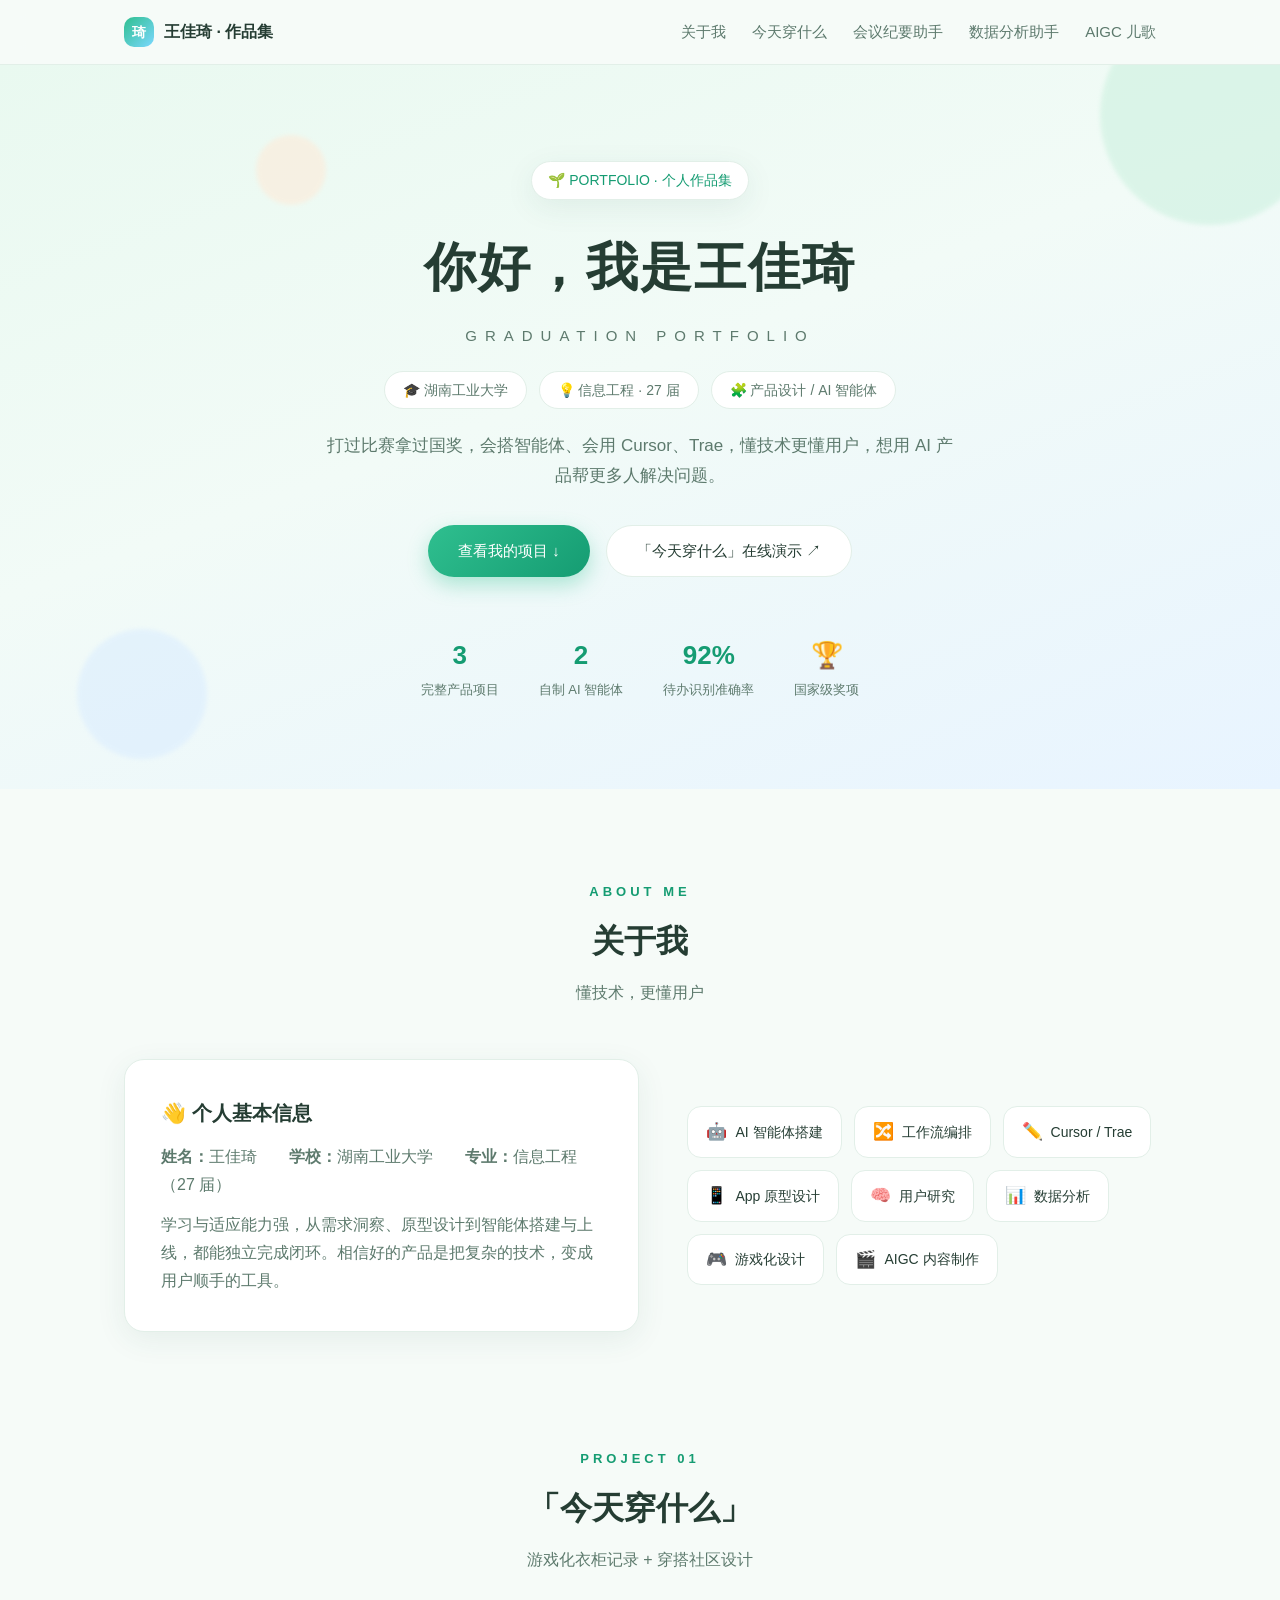
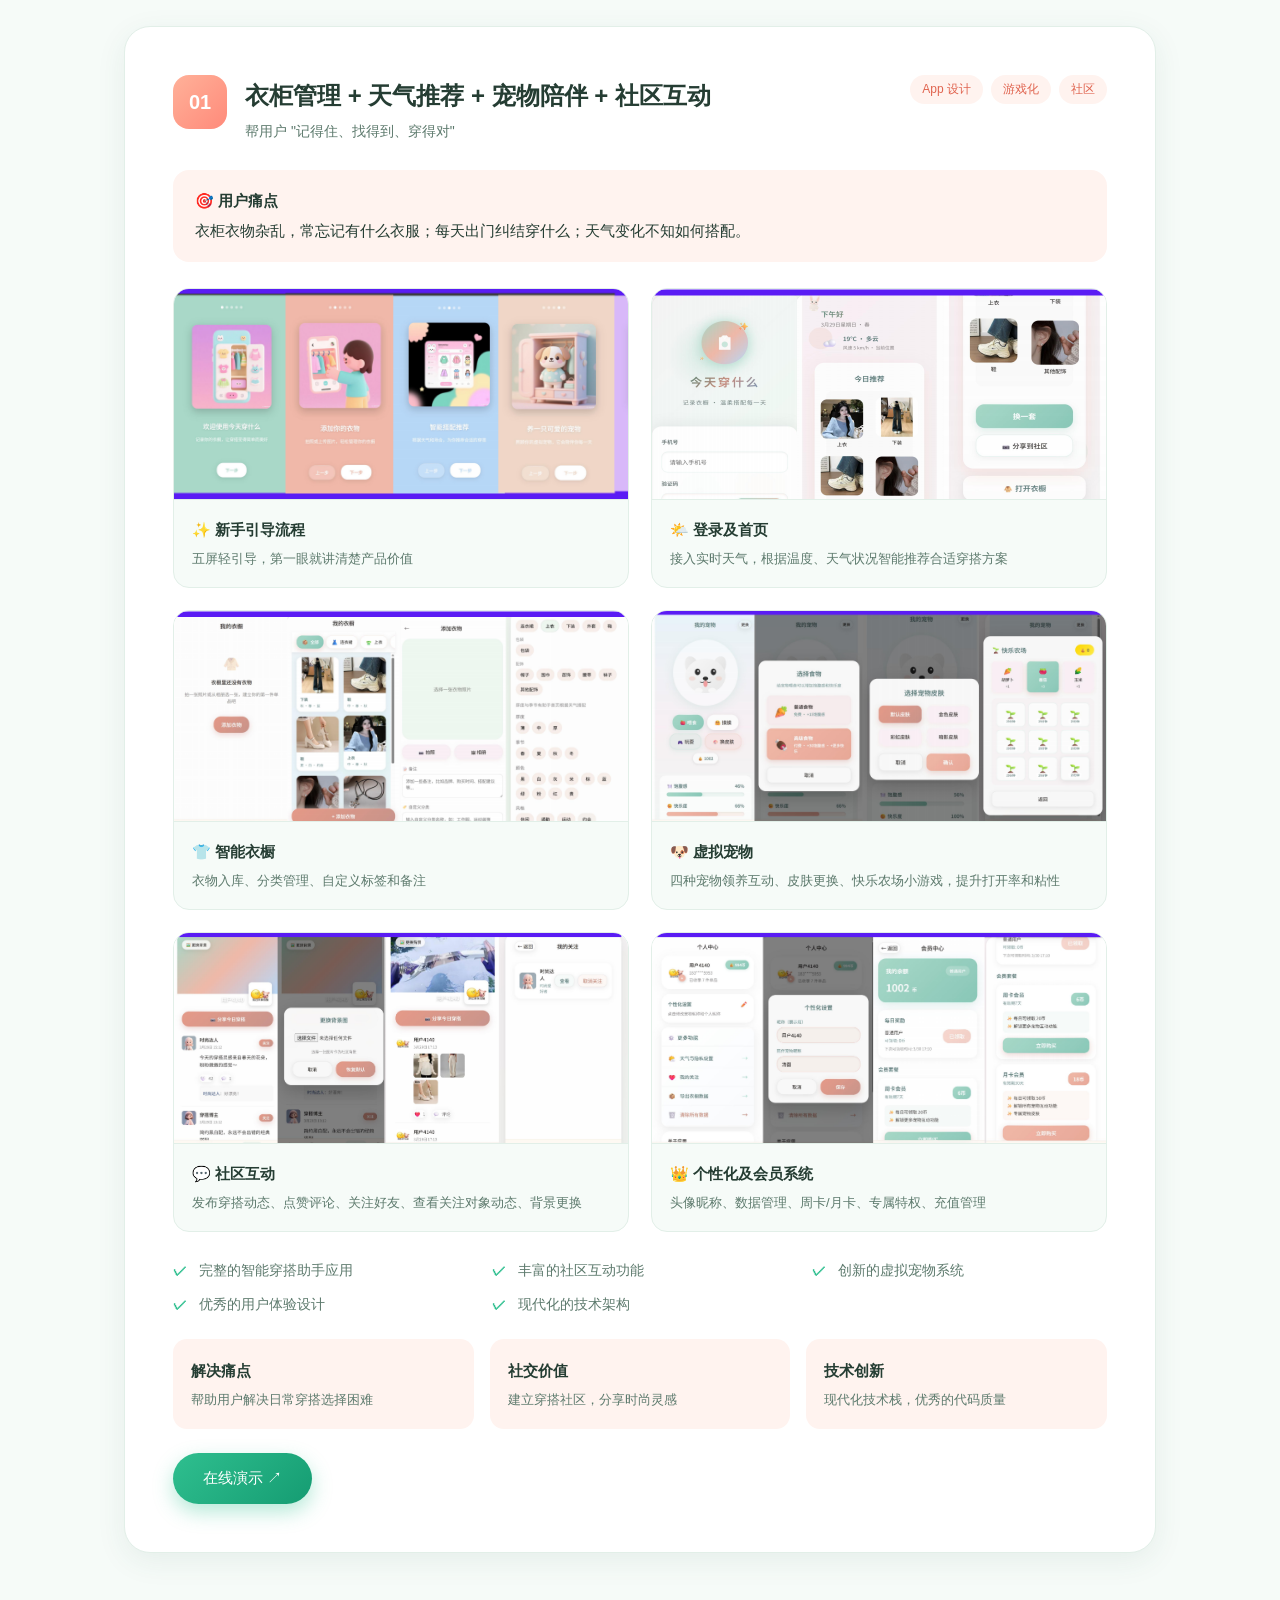
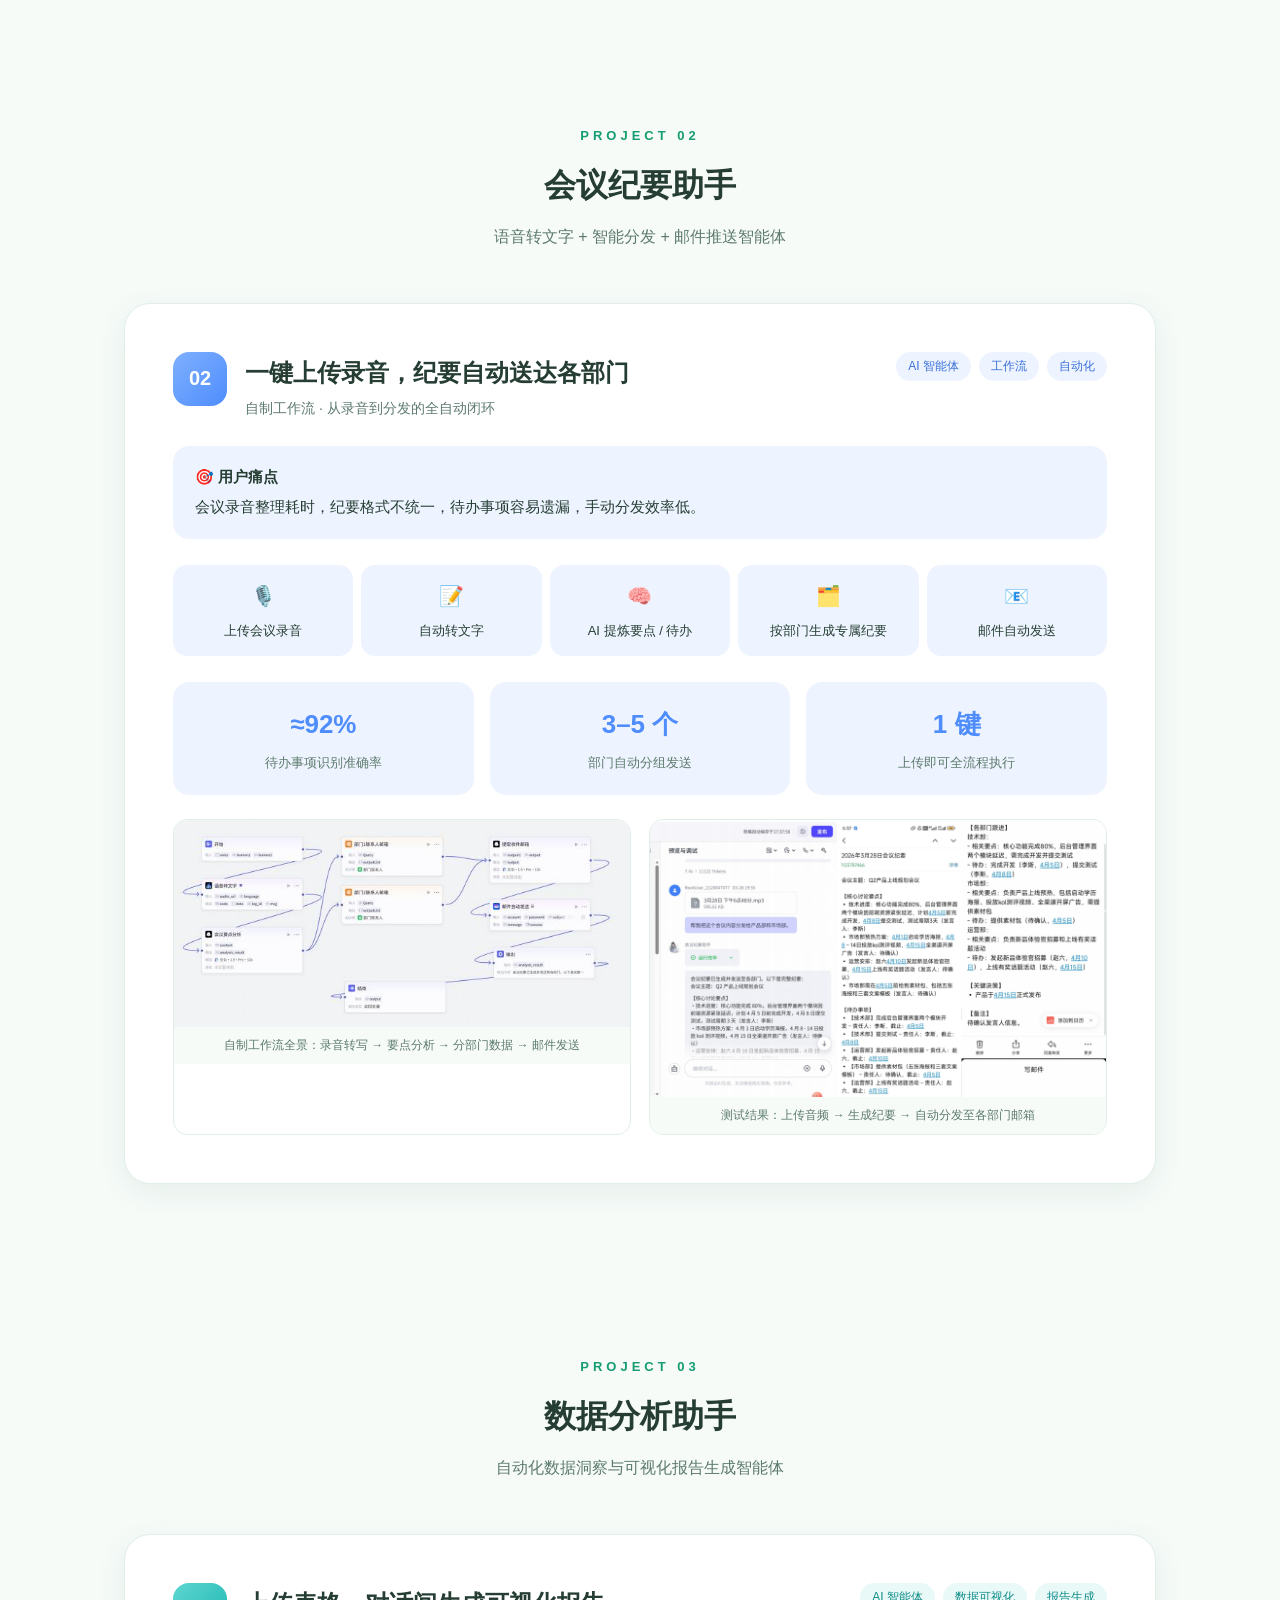
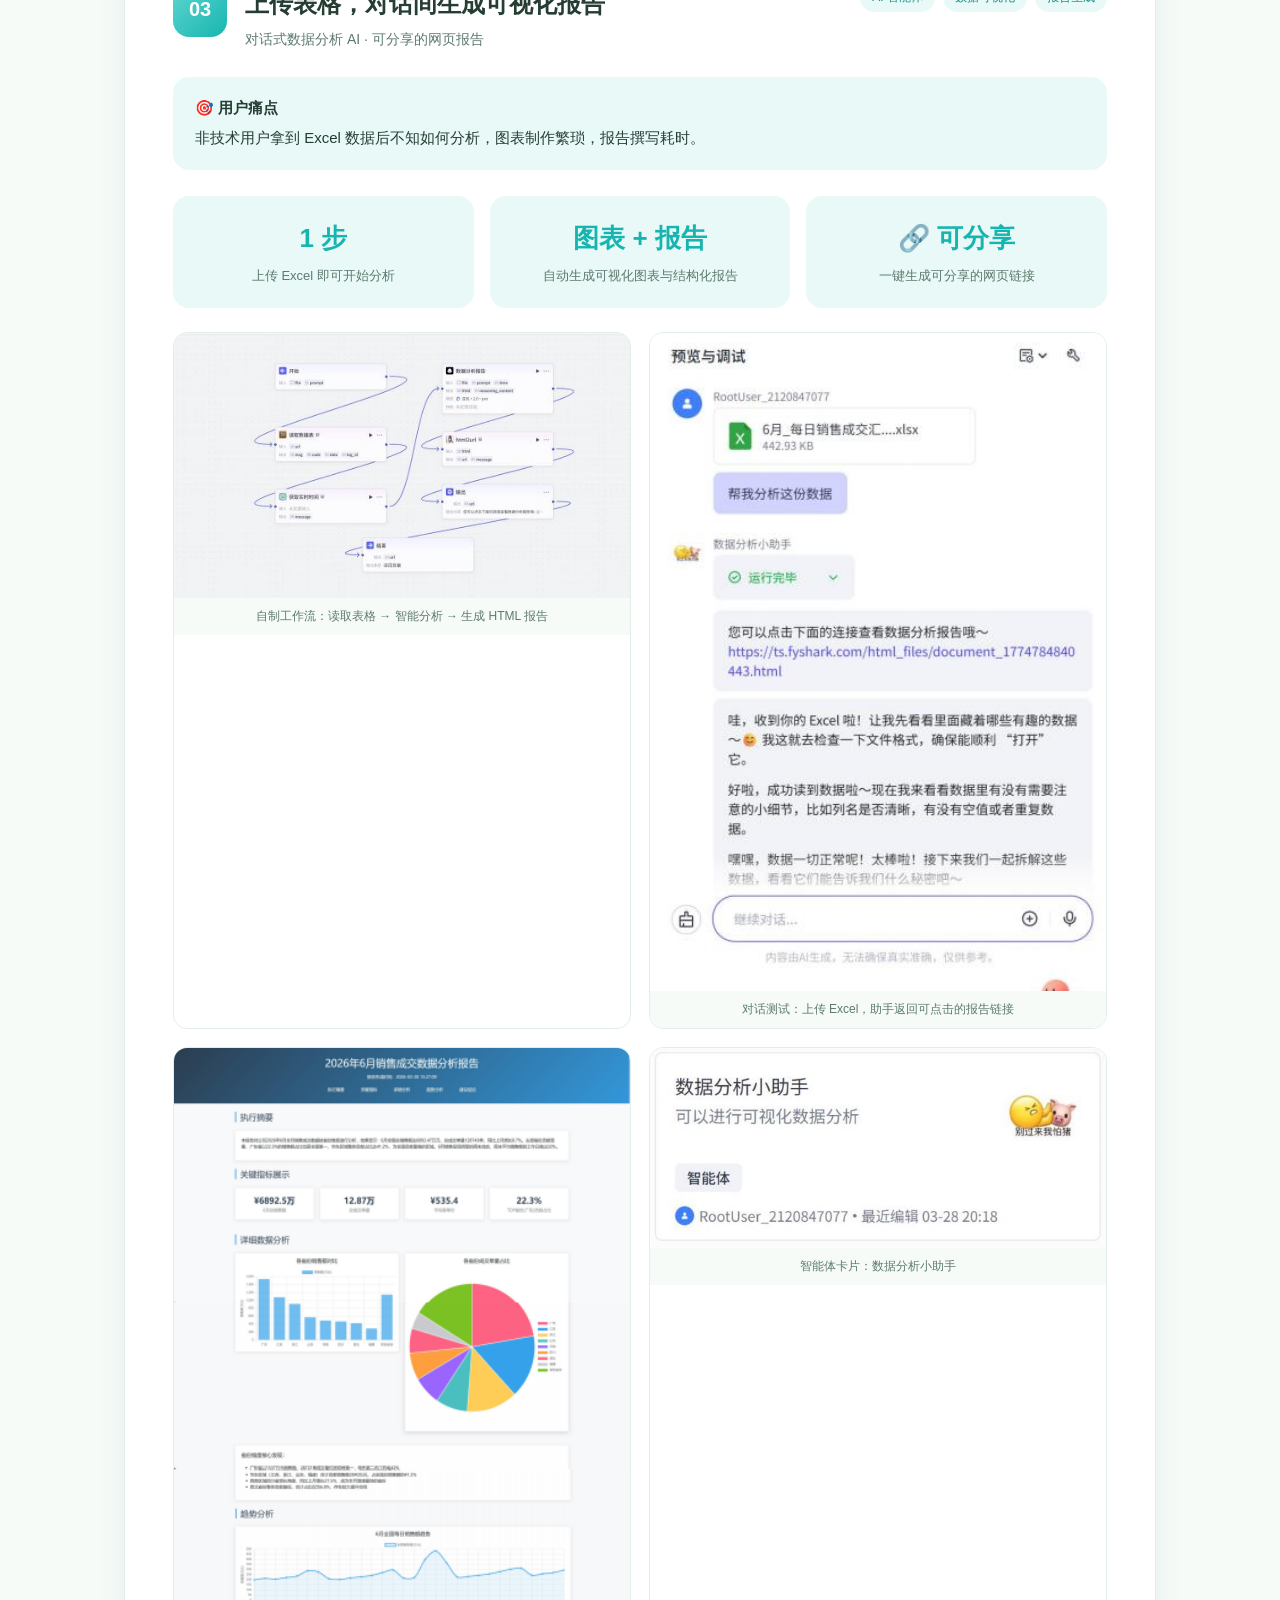
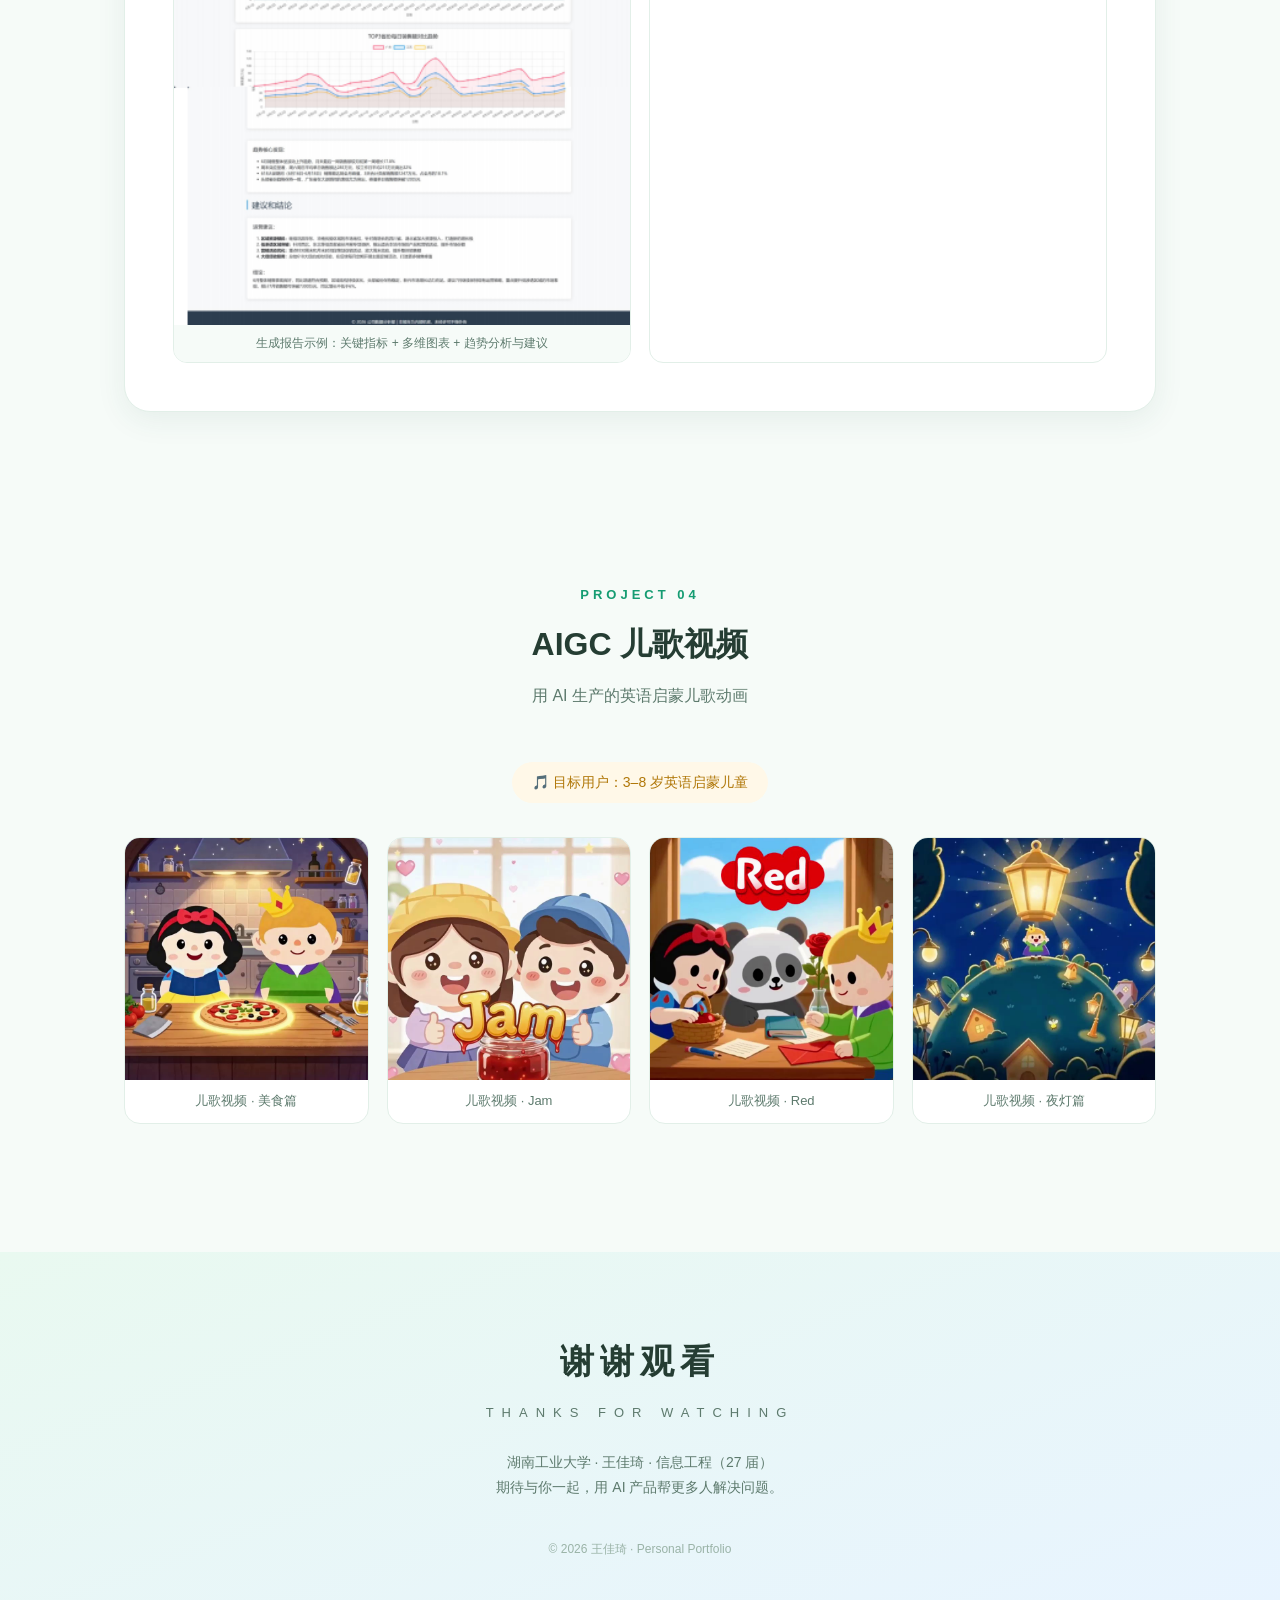
==== portfolio/index.html @ e1e33150 "feat(portfolio): ???????(??UI)" ====
<!DOCTYPE html>
<html lang="zh-CN">
<head>
<meta charset="UTF-8">
<meta name="viewport" content="width=device-width, initial-scale=1.0">
<meta name="description" content="王佳琦个人产品作品集：今天穿什么、会议纪要助手、数据分析助手、AIGC儿歌视频">
<title>王佳琦 · 个人作品集</title>
<style>
  :root{
    --bg:#f6fbf8;
    --ink:#253d33;
    --ink-soft:#5d7a6d;
    --green:#2fbf8f;
    --green-deep:#159c72;
    --mint:#e3f6ee;
    --card:#ffffff;
    --line:#e2efe8;
    --pink:#ff8a7a;
    --pink-bg:#fff3ef;
    --blue:#4f8dfd;
    --blue-bg:#eef4ff;
    --teal:#18b5b0;
    --teal-bg:#e8f9f8;
    --yellow:#f7b32b;
    --yellow-bg:#fff8e8;
    --radius:20px;
    --shadow:0 8px 30px rgba(37,94,71,.08);
  }
  *{margin:0;padding:0;box-sizing:border-box}
  html{scroll-behavior:smooth}
  body{overflow-x:hidden;
    font-family:"PingFang SC","Hiragino Sans GB","Microsoft YaHei","Helvetica Neue",Arial,sans-serif;
    background:var(--bg);color:var(--ink);line-height:1.75;-webkit-font-smoothing:antialiased;
  }
  img{max-width:100%;display:block}
  a{color:inherit;text-decoration:none}
  .wrap{max-width:1080px;margin:0 auto;padding:0 24px}

  /* ---------- 顶部导航 ---------- */
  .nav{
    position:sticky;top:0;z-index:50;
    background:rgba(246,251,248,.85);backdrop-filter:blur(12px);
    border-bottom:1px solid var(--line);
  }
  .nav-inner{display:flex;align-items:center;justify-content:space-between;height:64px}
  .logo{display:flex;align-items:center;gap:10px;font-weight:700}
  .logo-dot{width:30px;height:30px;border-radius:10px;background:linear-gradient(135deg,var(--green),#7bd8ff);
    display:flex;align-items:center;justify-content:center;color:#fff;font-size:14px}
  .nav-links{display:flex;gap:26px;font-size:15px;color:var(--ink-soft)}
  .nav-links a{transition:color .2s}
  .nav-links a:hover{color:var(--green-deep)}
  @media (max-width:720px){.nav-links{display:none}}

  /* ---------- Hero ---------- */
  .hero{
    position:relative;overflow:hidden;
    background:linear-gradient(160deg,#e9f9f0 0%,#f2fbf7 45%,#e8f4ff 100%);
  }
  .hero .blob{position:absolute;border-radius:50%;filter:blur(2px);opacity:.55}
  .blob-1{width:220px;height:220px;background:#c9f0dd;top:-60px;right:-40px}
  .blob-2{width:130px;height:130px;background:#d9ecff;bottom:30px;left:6%}
  .blob-3{width:70px;height:70px;background:#ffe9d6;top:70px;left:20%}
  .hero-inner{position:relative;padding:96px 0 88px;text-align:center}
  .hero-kicker{display:inline-flex;align-items:center;gap:8px;background:#fff;border:1px solid var(--line);
    padding:6px 16px;border-radius:999px;font-size:14px;color:var(--green-deep);box-shadow:var(--shadow)}
  .hero h1{font-size:clamp(32px,6vw,52px);letter-spacing:2px;margin:22px 0 6px;overflow-wrap:anywhere}
  .hero h1 .en{display:block;font-size:15px;font-weight:400;letter-spacing:clamp(2px,1vw,8px);color:var(--ink-soft);margin-top:10px}
  .hero-meta{display:flex;justify-content:center;gap:12px;flex-wrap:wrap;margin:22px 0}
  .chip{background:#fff;border:1px solid var(--line);border-radius:999px;padding:6px 18px;font-size:14px;color:var(--ink-soft)}
  .hero-desc{max-width:640px;margin:0 auto;color:var(--ink-soft);font-size:17px}
  .hero-cta{display:flex;justify-content:center;gap:16px;margin-top:34px;flex-wrap:wrap}
  .btn{display:inline-flex;align-items:center;gap:8px;padding:12px 30px;border-radius:999px;font-size:15px;
    transition:transform .2s,box-shadow .2s}
  .btn:hover{transform:translateY(-2px)}
  .btn-primary{background:linear-gradient(135deg,var(--green),var(--green-deep));color:#fff;box-shadow:0 8px 20px rgba(47,191,143,.35)}
  .btn-ghost{background:#fff;border:1px solid var(--line);color:var(--ink)}
  .hero-stats{display:flex;justify-content:center;gap:40px;margin-top:56px;flex-wrap:wrap}
  .stat b{font-size:26px;color:var(--green-deep)}
  .stat span{display:block;font-size:13px;color:var(--ink-soft)}
  @media (max-width:720px){.hero h1{font-size:36px}.hero-inner{padding:64px 0 60px}}

  /* ---------- 通用 section ---------- */
  section{padding:88px 0}
  .sec-head{text-align:center;margin-bottom:52px}
  .sec-tag{display:inline-block;font-size:13px;letter-spacing:4px;color:var(--green-deep);font-weight:600}
  .sec-head h2{font-size:32px;margin-top:8px}
  .sec-head p{color:var(--ink-soft);margin-top:10px}

  /* ---------- 关于我 ---------- */
  .about-grid{display:grid;grid-template-columns:1.1fr 1fr;gap:48px;align-items:center}
  @media (max-width:860px){.about-grid{grid-template-columns:1fr}}
  .about-card{background:var(--card);border:1px solid var(--line);border-radius:var(--radius);padding:36px;box-shadow:var(--shadow)}
  .about-card h3{font-size:20px;margin-bottom:12px}
  .about-card p{color:var(--ink-soft)}
  .skill-list{display:flex;flex-wrap:wrap;gap:12px}
  .skill{background:#fff;border:1px solid var(--line);border-radius:14px;padding:10px 18px;font-size:14px;display:flex;align-items:center;gap:8px;transition:transform .2s,box-shadow .2s}
  .skill:hover{transform:translateY(-3px);box-shadow:var(--shadow)}
  .skill i{font-style:normal;font-size:17px}

  /* ---------- 项目区块 ---------- */
  .project{background:var(--card);border:1px solid var(--line);border-radius:26px;padding:48px;margin-bottom:56px;box-shadow:var(--shadow)}
  @media (max-width:720px){.project{padding:28px}}
  .p-head{display:flex;align-items:flex-start;gap:18px;flex-wrap:wrap}
  .p-num{flex-shrink:0;width:54px;height:54px;border-radius:16px;color:#fff;font-weight:700;font-size:20px;
    display:flex;align-items:center;justify-content:center}
  .p-title h3{font-size:24px}
  .p-title .sub{color:var(--ink-soft);font-size:14px;margin-top:2px}
  .p-tags{margin-left:auto;display:flex;gap:8px;flex-wrap:wrap}
  .p-tag{font-size:12px;padding:4px 12px;border-radius:999px}
  .pain{margin:26px 0;border-radius:16px;padding:18px 22px;font-size:15px}
  .pain b{display:block;margin-bottom:4px;font-size:15px}
  .feat-grid{display:grid;grid-template-columns:repeat(2,1fr);gap:22px;margin:26px 0}
  @media (max-width:860px){.feat-grid{grid-template-columns:1fr}}
  .feat{background:var(--bg);border:1px solid var(--line);border-radius:16px;overflow:hidden;transition:transform .25s,box-shadow .25s}
  .feat:hover{transform:translateY(-4px);box-shadow:var(--shadow)}
  .feat .shot{border-bottom:1px solid var(--line);background:#fff}
  .feat .shot img{width:100%;height:210px;object-fit:cover;object-position:left top}
  .feat .txt{padding:16px 18px}
  .feat .txt b{font-size:15px}
  .feat .txt p{font-size:13px;color:var(--ink-soft);margin-top:4px}
  .result-list{list-style:none;display:grid;grid-template-columns:repeat(auto-fit,minmax(220px,1fr));gap:10px 24px;margin:22px 0}
  .result-list li{font-size:14px;color:var(--ink-soft);padding-left:26px;position:relative}
  .result-list li::before{content:"✓";position:absolute;left:0;color:var(--green);font-weight:700}
  .value-cards{display:grid;grid-template-columns:repeat(3,1fr);gap:16px;margin-top:22px}
  @media (max-width:720px){.value-cards{grid-template-columns:1fr}}
  .v-card{border-radius:14px;padding:18px}
  .v-card b{font-size:15px}
  .v-card p{font-size:13px;color:var(--ink-soft);margin-top:4px}
  .metric-row{display:flex;gap:16px;flex-wrap:wrap;margin:24px 0}
  .metric{flex:1;min-width:150px;border-radius:16px;text-align:center;padding:20px 12px;background:var(--blue-bg)}
  .metric b{font-size:26px;color:var(--blue)}
  .metric span{display:block;font-size:13px;color:var(--ink-soft);margin-top:4px}
  .flow{display:grid;grid-template-columns:repeat(5,1fr);gap:8px;margin:26px 0}
  @media (max-width:860px){.flow{grid-template-columns:repeat(2,1fr)}}
  .step{background:var(--blue-bg);border-radius:14px;padding:14px 10px;text-align:center;font-size:13px;position:relative}
  .step i{display:block;font-style:normal;font-size:20px;margin-bottom:6px}
  .shots-2{display:grid;grid-template-columns:1fr 1fr;gap:18px;margin-top:22px}
  @media (max-width:860px){.shots-2{grid-template-columns:1fr}}
  .shot-card{border:1px solid var(--line);border-radius:14px;overflow:hidden;background:#fff}
  .shot-card img{width:100%}
  .shot-card figcaption{font-size:12px;color:var(--ink-soft);text-align:center;padding:8px;background:var(--bg)}
  .link-btn{margin-top:24px}
  /* 项目配色 */
  .p-wear .p-num{background:linear-gradient(135deg,#ffb199,#ff8a7a)}
  .p-wear .pain{background:var(--pink-bg)}
  .p-wear .p-tag{background:var(--pink-bg);color:#e0644f}
  .p-wear .v-card{background:var(--pink-bg)}
  .p-meet .p-num{background:linear-gradient(135deg,#7fb0ff,#4f8dfd)}
  .p-meet .pain{background:var(--blue-bg)}
  .p-meet .p-tag{background:var(--blue-bg);color:#3a70d8}
  .p-data .p-num{background:linear-gradient(135deg,#5fd6d1,#18b5b0)}
  .p-data .pain{background:var(--teal-bg)}
  .p-data .p-tag{background:var(--teal-bg);color:#0f8c88}
  .p-data .metric{background:var(--teal-bg)}
  .p-data .metric b{color:var(--teal)}

  /* ---------- AIGC 儿歌 ---------- */
  .song-grid{display:grid;grid-template-columns:repeat(4,1fr);gap:18px}
  @media (max-width:860px){.song-grid{grid-template-columns:repeat(2,1fr)}}
  .song{border-radius:16px;overflow:hidden;background:#fff;border:1px solid var(--line);transition:transform .25s,box-shadow .25s}
  .song:hover{transform:translateY(-4px);box-shadow:var(--shadow)}
  .song img{aspect-ratio:1;object-fit:cover;width:100%}
  .song figcaption{font-size:13px;text-align:center;padding:10px;color:var(--ink-soft)}
  .song-note{display:inline-flex;align-items:center;gap:8px;background:var(--yellow-bg);color:#b07708;
    border-radius:999px;padding:8px 20px;font-size:14px;margin-bottom:34px}

  /* ---------- 页脚 ---------- */
  footer{background:linear-gradient(160deg,#e9f9f0,#e8f4ff);text-align:center;padding:80px 24px 48px;margin-top:40px}
  footer h2{font-size:34px;letter-spacing:6px}
  footer .en{letter-spacing:8px;color:var(--ink-soft);font-size:13px;margin-top:10px}
  footer .meta{margin-top:26px;color:var(--ink-soft);font-size:14px}
  footer .copy{margin-top:40px;font-size:12px;color:#9ab3a7}

  /* ---------- 滚动浮现 ---------- */
  .reveal{opacity:0;transform:translateY(26px);transition:opacity .7s ease,transform .7s ease}
  .reveal.in{opacity:1;transform:none}
</style>
</head>
<body>

<!-- 导航 -->
<header class="nav">
  <div class="wrap nav-inner">
    <a class="logo" href="#top"><span class="logo-dot">琦</span>王佳琦 · 作品集</a>
    <nav class="nav-links" aria-label="站内导航">
      <a href="#about">关于我</a>
      <a href="#project-wear">今天穿什么</a>
      <a href="#project-meet">会议纪要助手</a>
      <a href="#project-data">数据分析助手</a>
      <a href="#aigc">AIGC 儿歌</a>
    </nav>
  </div>
</header>

<!-- Hero -->
<div class="hero" id="top">
  <span class="blob blob-1" aria-hidden="true"></span>
  <span class="blob blob-2" aria-hidden="true"></span>
  <span class="blob blob-3" aria-hidden="true"></span>
  <div class="wrap hero-inner">
    <span class="hero-kicker">🌱 PORTFOLIO · 个人作品集</span>
    <h1>你好，我是王佳琦
      <span class="en">GRADUATION PORTFOLIO</span>
    </h1>
    <div class="hero-meta">
      <span class="chip">🎓 湖南工业大学</span>
      <span class="chip">💡 信息工程 · 27 届</span>
      <span class="chip">🧩 产品设计 / AI 智能体</span>
    </div>
    <p class="hero-desc">打过比赛拿过国奖，会搭智能体、会用 Cursor、Trae，懂技术更懂用户，想用 AI 产品帮更多人解决问题。</p>
    <div class="hero-cta">
      <a class="btn btn-primary" href="#project-wear">查看我的项目 ↓</a>
      <a class="btn btn-ghost" href="https://1123787466.github.io/today-wear-web" target="_blank" rel="noopener">「今天穿什么」在线演示 ↗</a>
    </div>
    <div class="hero-stats">
      <div class="stat"><b>3</b><span>完整产品项目</span></div>
      <div class="stat"><b>2</b><span>自制 AI 智能体</span></div>
      <div class="stat"><b>92%</b><span>待办识别准确率</span></div>
      <div class="stat"><b>🏆</b><span>国家级奖项</span></div>
    </div>
  </div>
</div>

<!-- 关于我 -->
<section id="about">
  <div class="wrap">
    <div class="sec-head reveal">
      <span class="sec-tag">ABOUT ME</span>
      <h2>关于我</h2>
      <p>懂技术，更懂用户</p>
    </div>
    <div class="about-grid">
      <div class="about-card reveal">
        <h3>👋 个人基本信息</h3>
        <p><b>姓名：</b>王佳琦　　<b>学校：</b>湖南工业大学　　<b>专业：</b>信息工程（27 届）</p>
        <p style="margin-top:12px">学习与适应能力强，从需求洞察、原型设计到智能体搭建与上线，都能独立完成闭环。相信好的产品是把复杂的技术，变成用户顺手的工具。</p>
      </div>
      <div class="reveal">
        <div class="skill-list">
          <span class="skill"><i>🤖</i>AI 智能体搭建</span>
          <span class="skill"><i>🔀</i>工作流编排</span>
          <span class="skill"><i>✏️</i>Cursor / Trae</span>
          <span class="skill"><i>📱</i>App 原型设计</span>
          <span class="skill"><i>🧠</i>用户研究</span>
          <span class="skill"><i>📊</i>数据分析</span>
          <span class="skill"><i>🎮</i>游戏化设计</span>
          <span class="skill"><i>🎬</i>AIGC 内容制作</span>
        </div>
      </div>
    </div>
  </div>
</section>

<!-- 项目 1：今天穿什么 -->
<section id="project-wear" style="padding-top:24px">
  <div class="wrap">
    <div class="sec-head reveal">
      <span class="sec-tag">PROJECT 01</span>
      <h2>「今天穿什么」</h2>
      <p>游戏化衣柜记录 + 穿搭社区设计</p>
    </div>
    <div class="project p-wear reveal">
      <div class="p-head">
        <div class="p-num">01</div>
        <div class="p-title">
          <h3>衣柜管理 + 天气推荐 + 宠物陪伴 + 社区互动</h3>
          <div class="sub">帮用户 "记得住、找得到、穿得对"</div>
        </div>
        <div class="p-tags">
          <span class="p-tag">App 设计</span>
          <span class="p-tag">游戏化</span>
          <span class="p-tag">社区</span>
        </div>
      </div>
      <div class="pain">
        <b>🎯 用户痛点</b>
        衣柜衣物杂乱，常忘记有什么衣服；每天出门纠结穿什么；天气变化不知如何搭配。
      </div>
      <div class="feat-grid">
        <div class="feat">
          <div class="shot"><img src="assets/onboarding.png" alt="新手引导流程：欢迎使用、添加衣物、智能搭配推荐、养一只宠物、分享穿搭五屏引导"></div>
          <div class="txt"><b>✨ 新手引导流程</b><p>五屏轻引导，第一眼就讲清楚产品价值</p></div>
        </div>
        <div class="feat">
          <div class="shot"><img src="assets/home.png" alt="登录页与首页：今日穿搭推荐、换一套、打开衣橱"></div>
          <div class="txt"><b>🌤️ 登录及首页</b><p>接入实时天气，根据温度、天气状况智能推荐合适穿搭方案</p></div>
        </div>
        <div class="feat">
          <div class="shot"><img src="assets/wardrobe.png" alt="智能衣橱：衣物入库、分类管理、自定义标签和备注"></div>
          <div class="txt"><b>👕 智能衣橱</b><p>衣物入库、分类管理、自定义标签和备注</p></div>
        </div>
        <div class="feat">
          <div class="shot"><img src="assets/pet.png" alt="虚拟宠物：喂食、摸摸、玩耍、更换皮肤、快乐农场"></div>
          <div class="txt"><b>🐶 虚拟宠物</b><p>四种宠物领养互动、皮肤更换、快乐农场小游戏，提升打开率和粘性</p></div>
        </div>
        <div class="feat">
          <div class="shot"><img src="assets/community.png" alt="社区互动：发布穿搭动态、点赞评论、关注好友、更换背景"></div>
          <div class="txt"><b>💬 社区互动</b><p>发布穿搭动态、点赞评论、关注好友、查看关注对象动态、背景更换</p></div>
        </div>
        <div class="feat">
          <div class="shot"><img src="assets/member.png" alt="个性化及会员系统：个人中心、会员套餐、金币奖励"></div>
          <div class="txt"><b>👑 个性化及会员系统</b><p>头像昵称、数据管理、周卡/月卡、专属特权、充值管理</p></div>
        </div>
      </div>
      <ul class="result-list">
        <li>完整的智能穿搭助手应用</li>
        <li>丰富的社区互动功能</li>
        <li>创新的虚拟宠物系统</li>
        <li>优秀的用户体验设计</li>
        <li>现代化的技术架构</li>
      </ul>
      <div class="value-cards">
        <div class="v-card"><b>解决痛点</b><p>帮助用户解决日常穿搭选择困难</p></div>
        <div class="v-card"><b>社交价值</b><p>建立穿搭社区，分享时尚灵感</p></div>
        <div class="v-card"><b>技术创新</b><p>现代化技术栈，优秀的代码质量</p></div>
      </div>
      <div class="link-btn">
        <a class="btn btn-primary" href="https://1123787466.github.io/today-wear-web" target="_blank" rel="noopener">在线演示 ↗</a>
      </div>
    </div>
  </div>
</section>

<!-- 项目 2：会议纪要助手 -->
<section id="project-meet" style="padding-top:24px">
  <div class="wrap">
    <div class="sec-head reveal">
      <span class="sec-tag">PROJECT 02</span>
      <h2>会议纪要助手</h2>
      <p>语音转文字 + 智能分发 + 邮件推送智能体</p>
    </div>
    <div class="project p-meet reveal">
      <div class="p-head">
        <div class="p-num">02</div>
        <div class="p-title">
          <h3>一键上传录音，纪要自动送达各部门</h3>
          <div class="sub">自制工作流 · 从录音到分发的全自动闭环</div>
        </div>
        <div class="p-tags">
          <span class="p-tag">AI 智能体</span>
          <span class="p-tag">工作流</span>
          <span class="p-tag">自动化</span>
        </div>
      </div>
      <div class="pain">
        <b>🎯 用户痛点</b>
        会议录音整理耗时，纪要格式不统一，待办事项容易遗漏，手动分发效率低。
      </div>
      <div class="flow">
        <div class="step"><i>🎙️</i>上传会议录音</div>
        <div class="step"><i>📝</i>自动转文字</div>
        <div class="step"><i>🧠</i>AI 提炼要点 / 待办</div>
        <div class="step"><i>🗂️</i>按部门生成专属纪要</div>
        <div class="step"><i>📧</i>邮件自动发送</div>
      </div>
      <div class="metric-row">
        <div class="metric"><b>≈92%</b><span>待办事项识别准确率</span></div>
        <div class="metric"><b>3–5 个</b><span>部门自动分组发送</span></div>
        <div class="metric"><b>1 键</b><span>上传即可全流程执行</span></div>
      </div>
      <div class="shots-2">
        <figure class="shot-card">
          <img src="assets/flow-meeting.jpeg" alt="会议纪要助手工作流：语音转文字、会议要点分析、各部门数据、邮件发送节点">
          <figcaption>自制工作流全景：录音转写 → 要点分析 → 分部门数据 → 邮件发送</figcaption>
        </figure>
        <figure class="shot-card">
          <img src="assets/test-meeting.png" alt="测试结果：上传音频后自动生成会议纪要并按部门分发邮件">
          <figcaption>测试结果：上传音频 → 生成纪要 → 自动分发至各部门邮箱</figcaption>
        </figure>
      </div>
    </div>
  </div>
</section>

<!-- 项目 3：数据分析助手 -->
<section id="project-data" style="padding-top:24px">
  <div class="wrap">
    <div class="sec-head reveal">
      <span class="sec-tag">PROJECT 03</span>
      <h2>数据分析助手</h2>
      <p>自动化数据洞察与可视化报告生成智能体</p>
    </div>
    <div class="project p-data reveal">
      <div class="p-head">
        <div class="p-num">03</div>
        <div class="p-title">
          <h3>上传表格，对话间生成可视化报告</h3>
          <div class="sub">对话式数据分析 AI · 可分享的网页报告</div>
        </div>
        <div class="p-tags">
          <span class="p-tag">AI 智能体</span>
          <span class="p-tag">数据可视化</span>
          <span class="p-tag">报告生成</span>
        </div>
      </div>
      <div class="pain">
        <b>🎯 用户痛点</b>
        非技术用户拿到 Excel 数据后不知如何分析，图表制作繁琐，报告撰写耗时。
      </div>
      <div class="metric-row">
        <div class="metric"><b>1 步</b><span>上传 Excel 即可开始分析</span></div>
        <div class="metric"><b>图表 + 报告</b><span>自动生成可视化图表与结构化报告</span></div>
        <div class="metric"><b>🔗 可分享</b><span>一键生成可分享的网页链接</span></div>
      </div>
      <div class="shots-2">
        <figure class="shot-card">
          <img src="assets/flow-data.jpeg" alt="数据分析助手工作流：获取数据、获取实时时间、数据分析智能体、生成 Html 节点">
          <figcaption>自制工作流：读取表格 → 智能分析 → 生成 HTML 报告</figcaption>
        </figure>
        <figure class="shot-card">
          <img src="assets/chat-data.jpeg" alt="数据分析小助手对话测试：上传 6 月每日销售成交汇总表格后返回报告链接">
          <figcaption>对话测试：上传 Excel，助手返回可点击的报告链接</figcaption>
        </figure>
        <figure class="shot-card">
          <img src="assets/report-data.png" alt="自动生成的 2026 年 6 月销售数据分析报告，含关键指标、图表与建议结论">
          <figcaption>生成报告示例：关键指标 + 多维图表 + 趋势分析与建议</figcaption>
        </figure>
        <figure class="shot-card">
          <img src="assets/agent-data.jpeg" alt="数据分析小助手智能体卡片">
          <figcaption>智能体卡片：数据分析小助手</figcaption>
        </figure>
      </div>
    </div>
  </div>
</section>

<!-- AIGC 儿歌视频 -->
<section id="aigc" style="padding-top:24px">
  <div class="wrap">
    <div class="sec-head reveal">
      <span class="sec-tag">PROJECT 04</span>
      <h2>AIGC 儿歌视频</h2>
      <p>用 AI 生产的英语启蒙儿歌动画</p>
    </div>
    <div class="reveal" style="text-align:center">
      <span class="song-note">🎵 目标用户：3–8 岁英语启蒙儿童</span>
    </div>
    <div class="song-grid reveal">
      <figure class="song"><img src="assets/song-pizza.png" alt="儿歌视频封面：白雪公主与小王子一起做披萨"><figcaption>儿歌视频 · 美食篇</figcaption></figure>
      <figure class="song"><img src="assets/song-jam.png" alt="儿歌视频封面：Jam 果酱主题英语儿歌"><figcaption>儿歌视频 · Jam</figcaption></figure>
      <figure class="song"><img src="assets/song-red.png" alt="儿歌视频封面：Red 颜色主题英语儿歌"><figcaption>儿歌视频 · Red</figcaption></figure>
      <figure class="song"><img src="assets/song-night.png" alt="儿歌视频封面：星空夜灯小王子场景"><figcaption>儿歌视频 · 夜灯篇</figcaption></figure>
    </div>
  </div>
</section>

<!-- 页脚 -->
<footer>
  <h2>谢谢观看</h2>
  <div class="en">THANKS FOR WATCHING</div>
  <div class="meta">
    湖南工业大学 · 王佳琦 · 信息工程（27 届）<br>
    期待与你一起，用 AI 产品帮更多人解决问题。
  </div>
  <div class="copy">© 2026 王佳琦 · Personal Portfolio</div>
</footer>

<script>
  // 滚动浮现动画
  const io = new IntersectionObserver((entries) => {
    entries.forEach(e => { if (e.isIntersecting) { e.target.classList.add('in'); io.unobserve(e.target); } });
  }, { threshold: 0.12 });
  document.querySelectorAll('.reveal').forEach(el => io.observe(el));
</script>
</body>
</html>
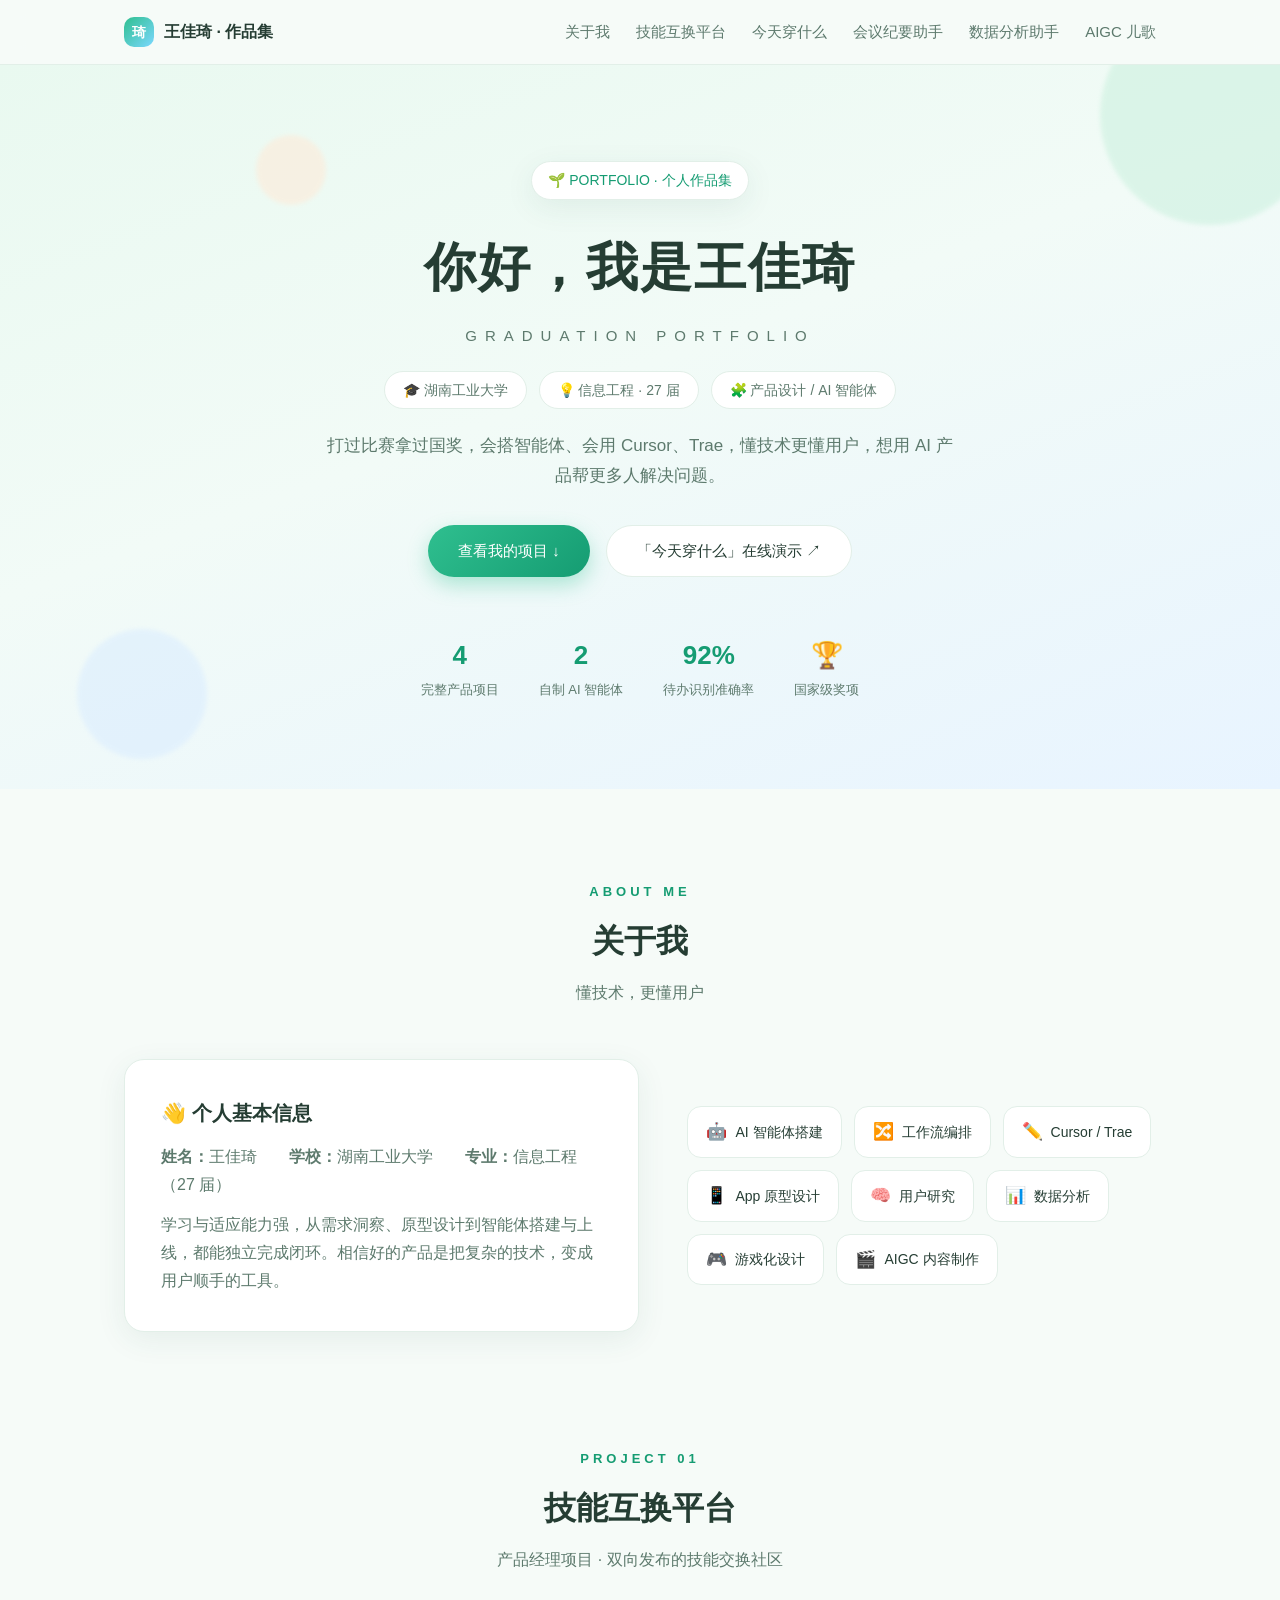
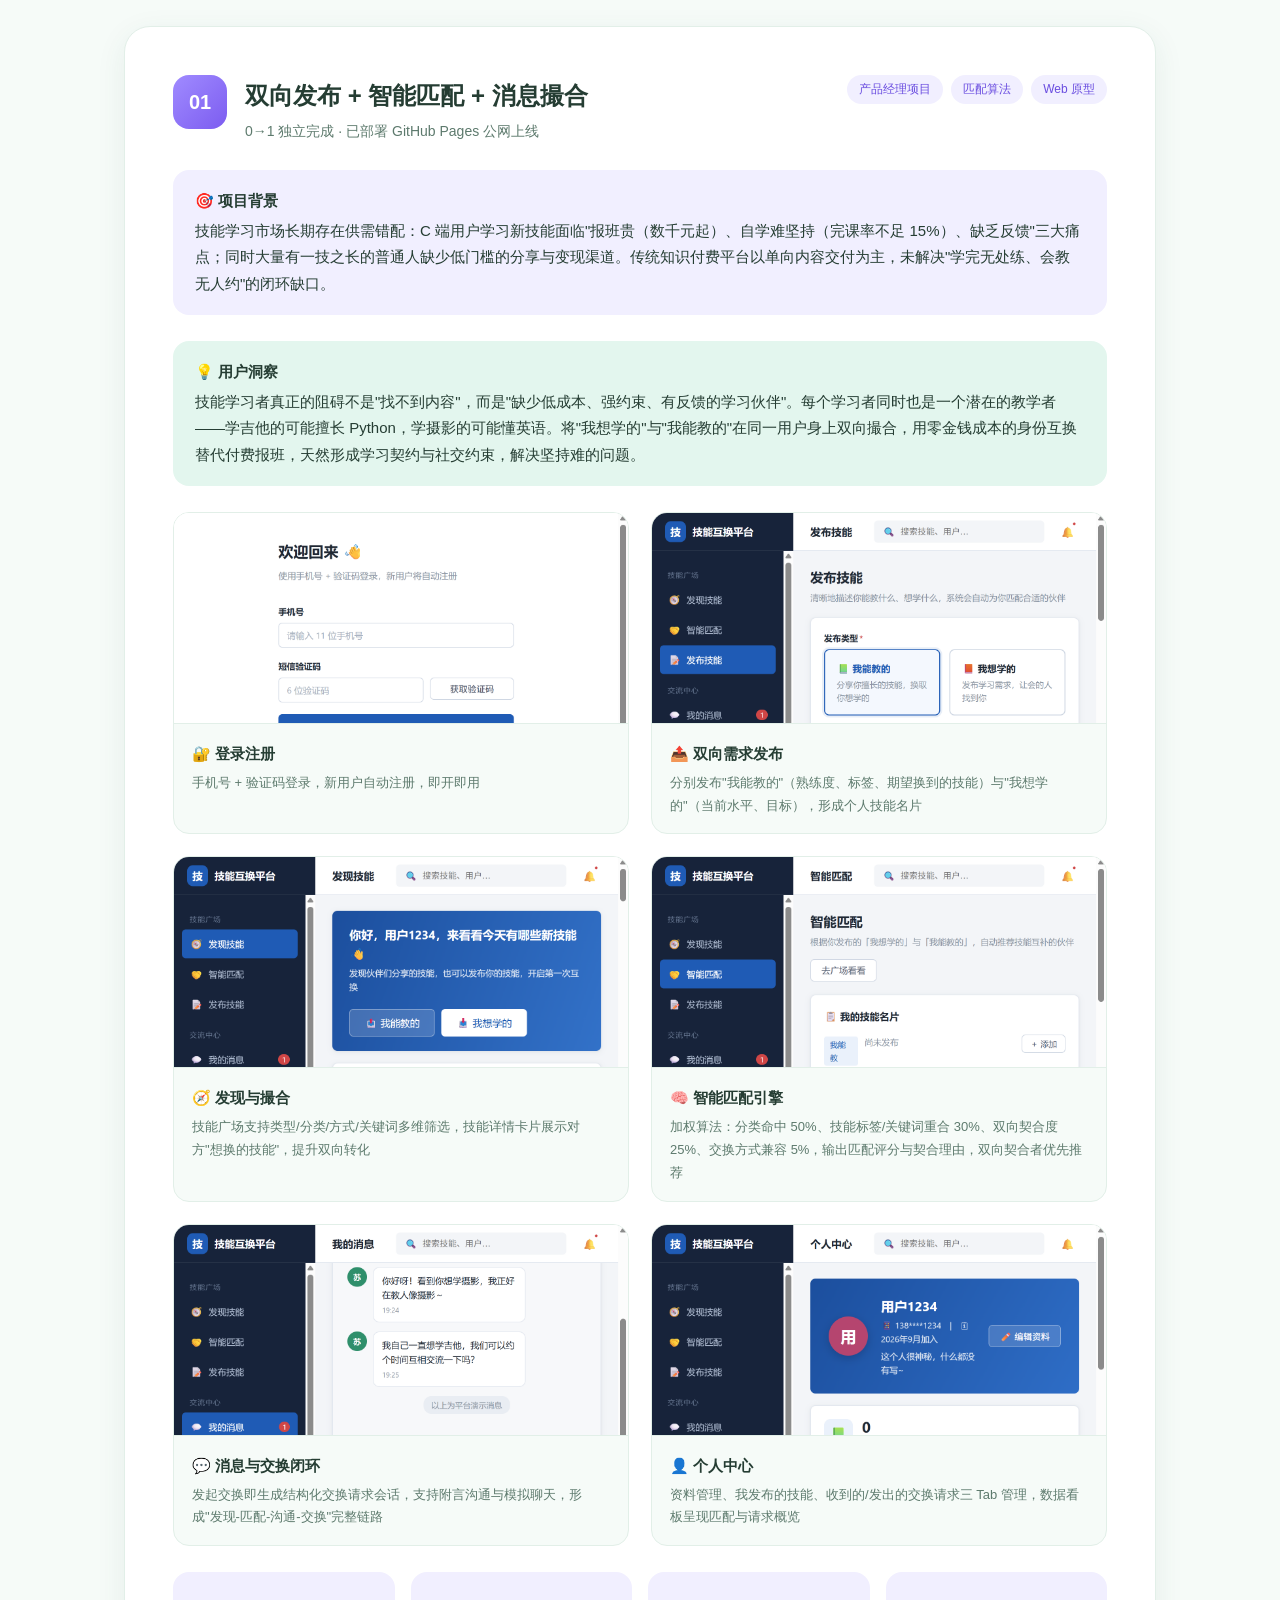
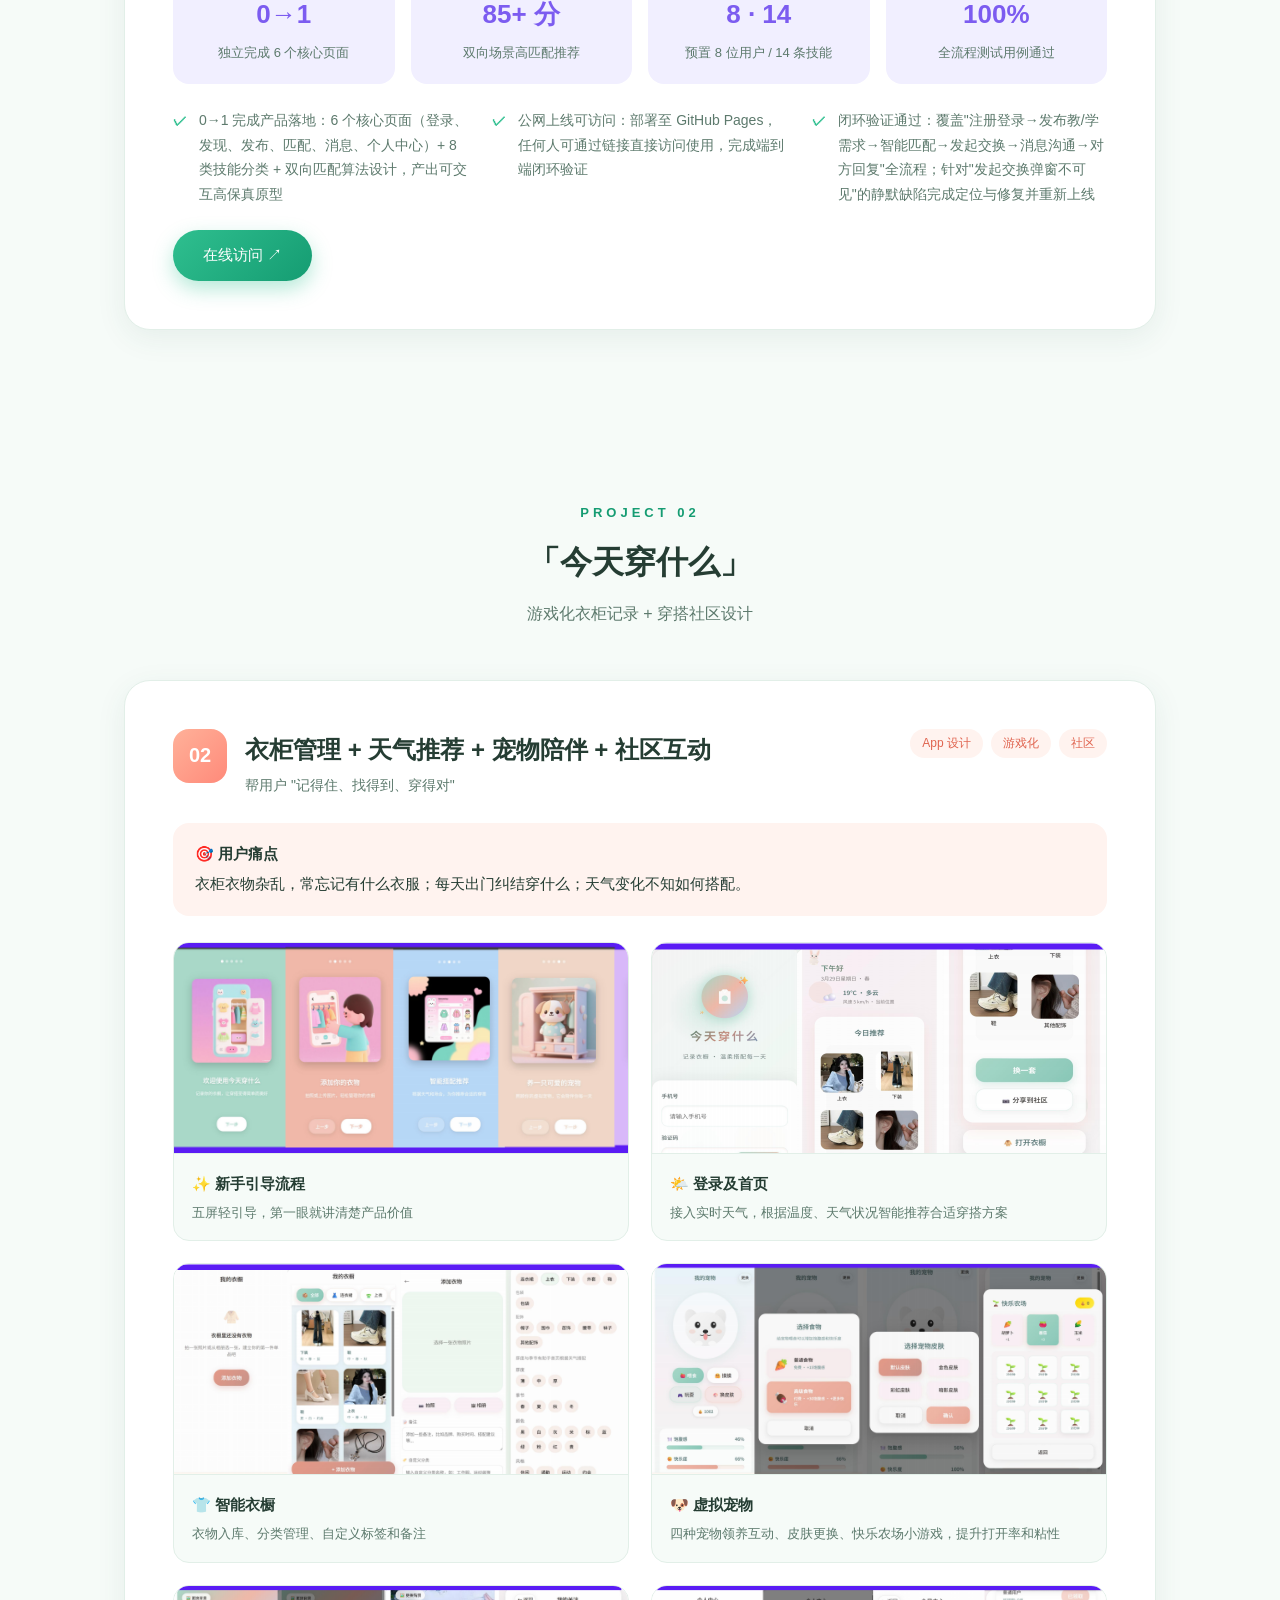
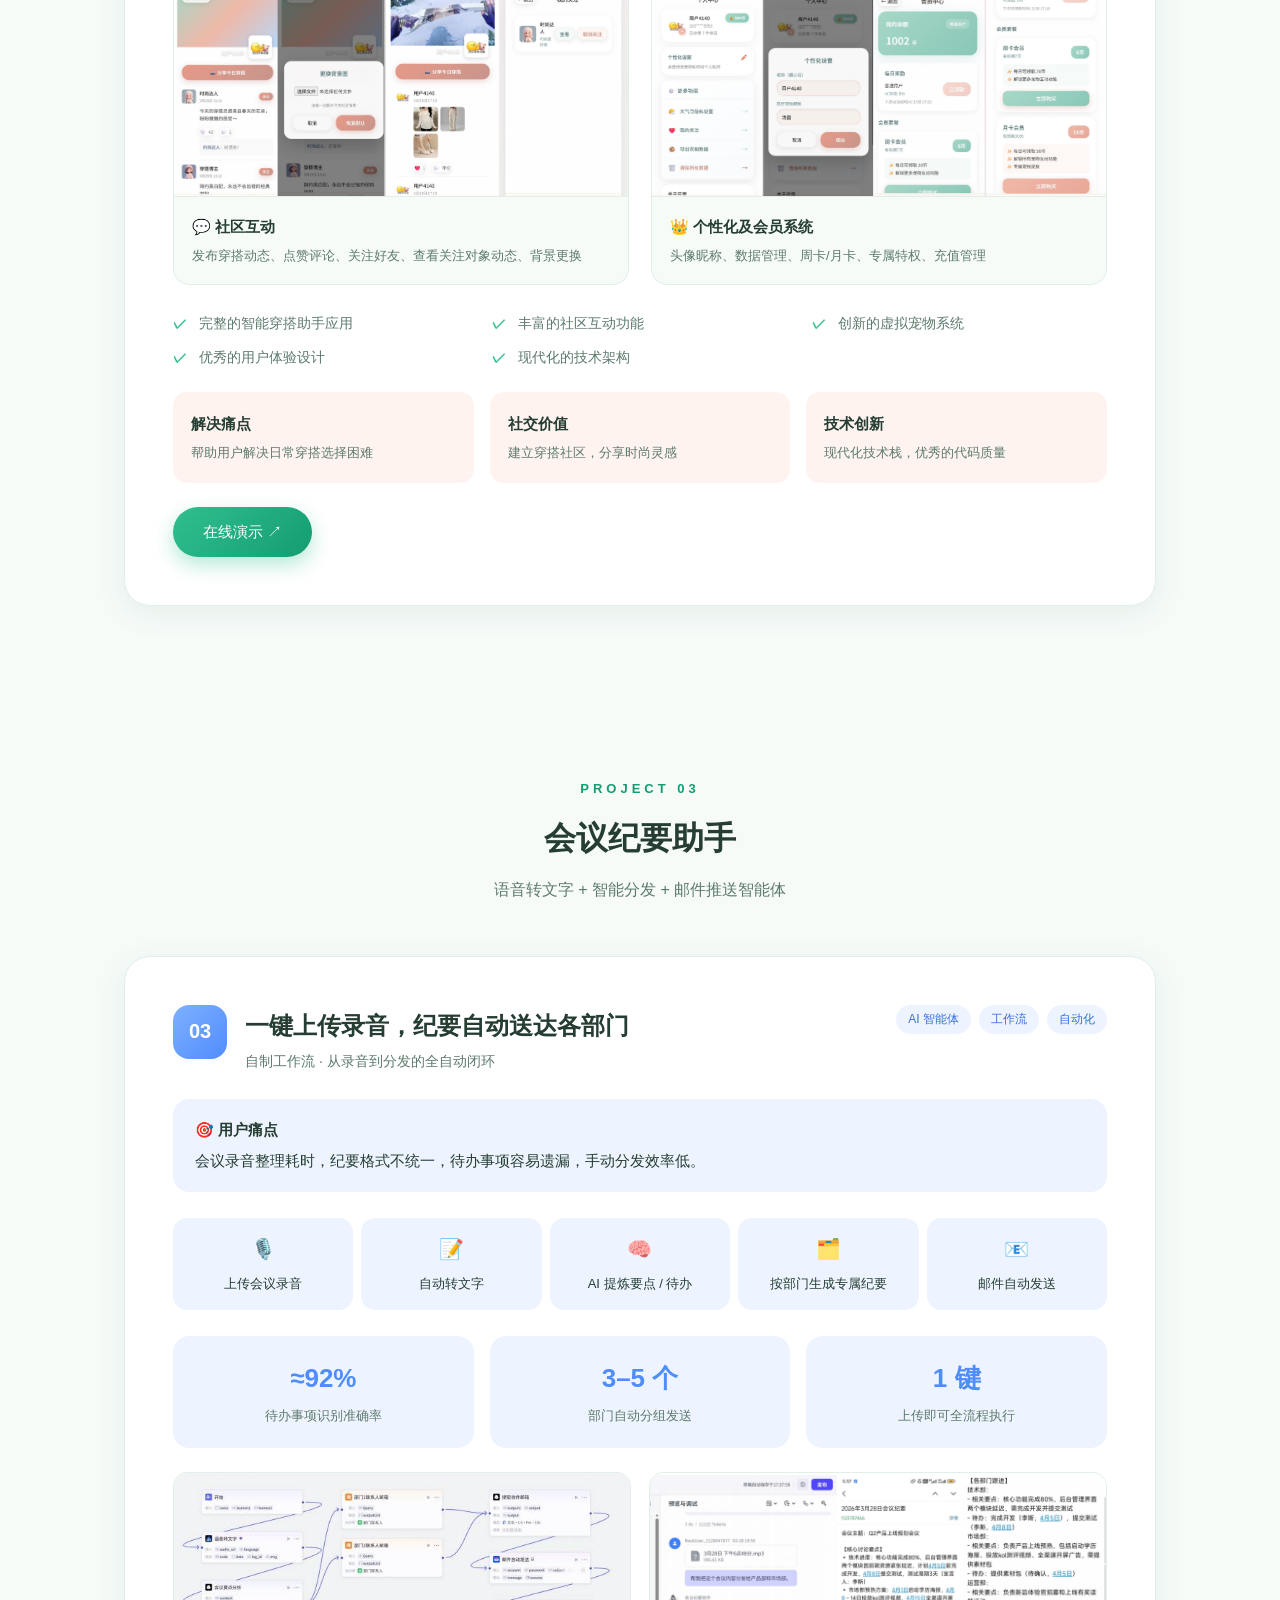
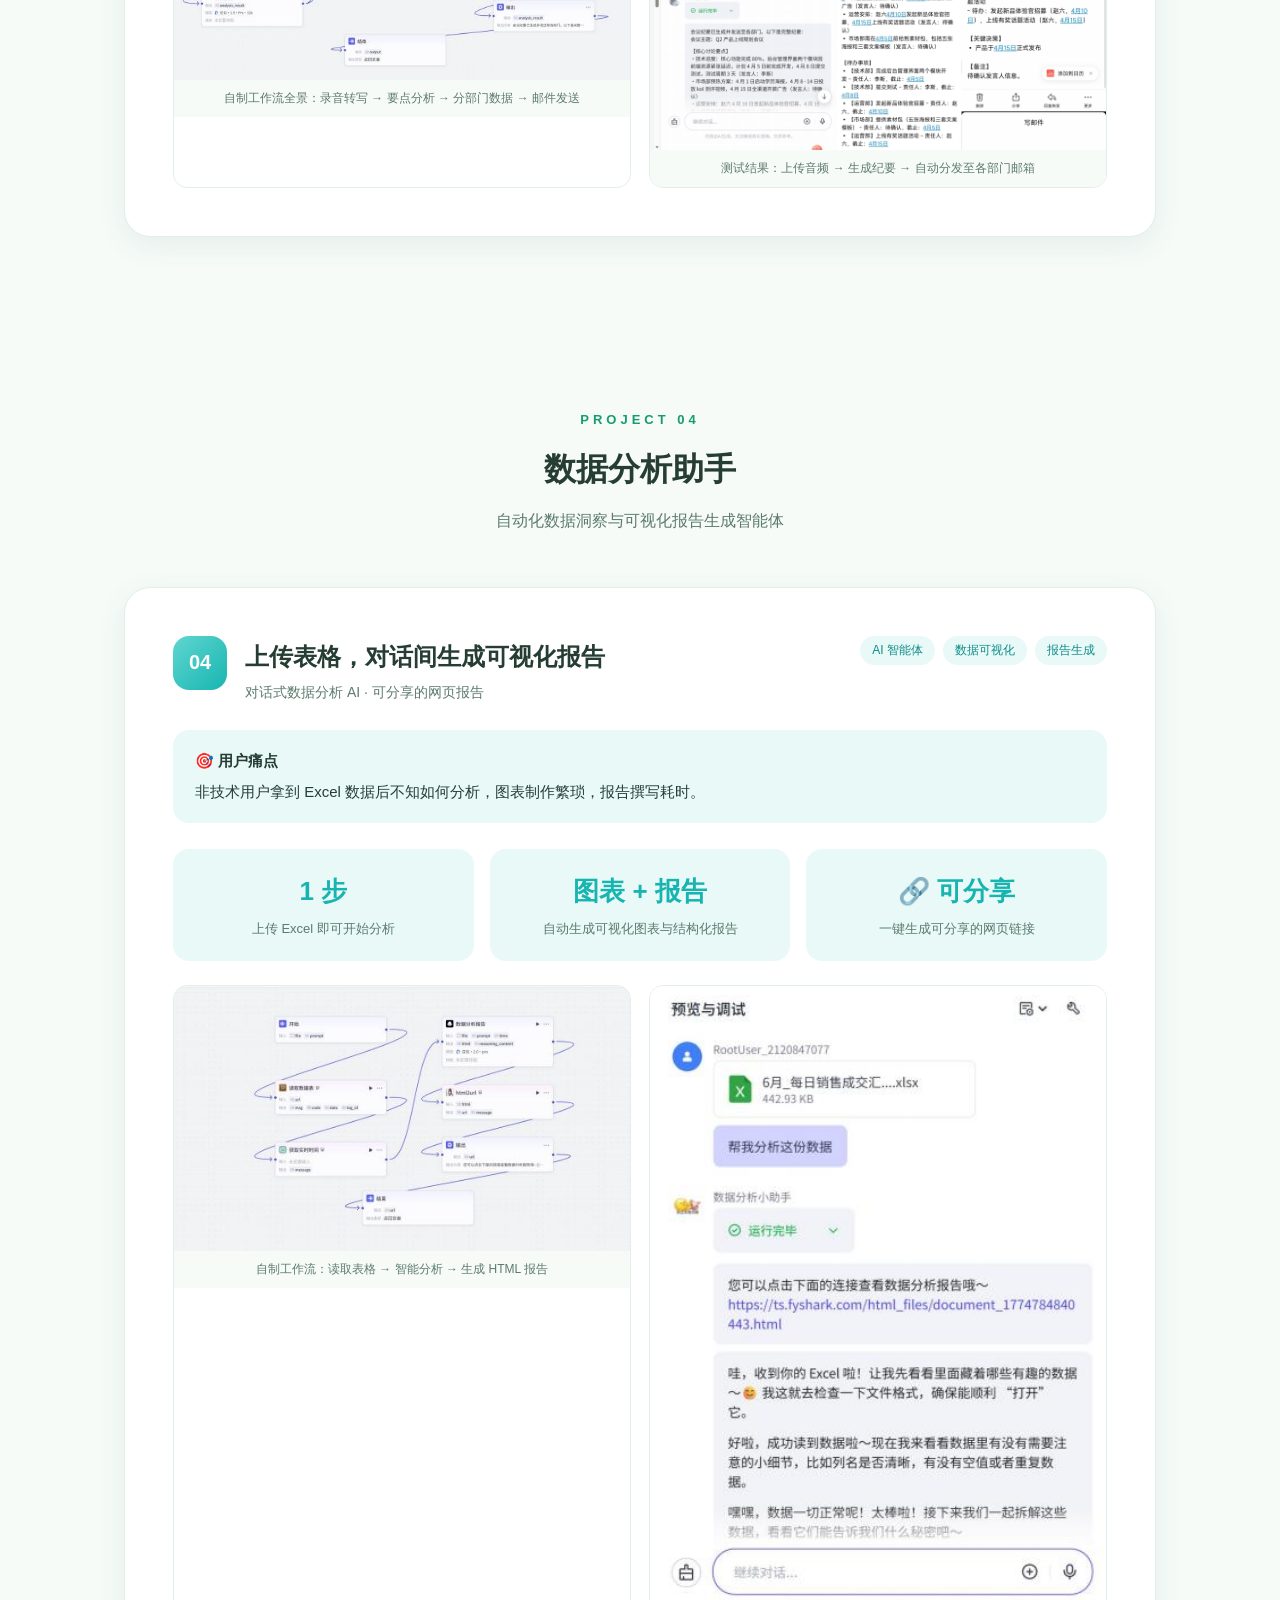
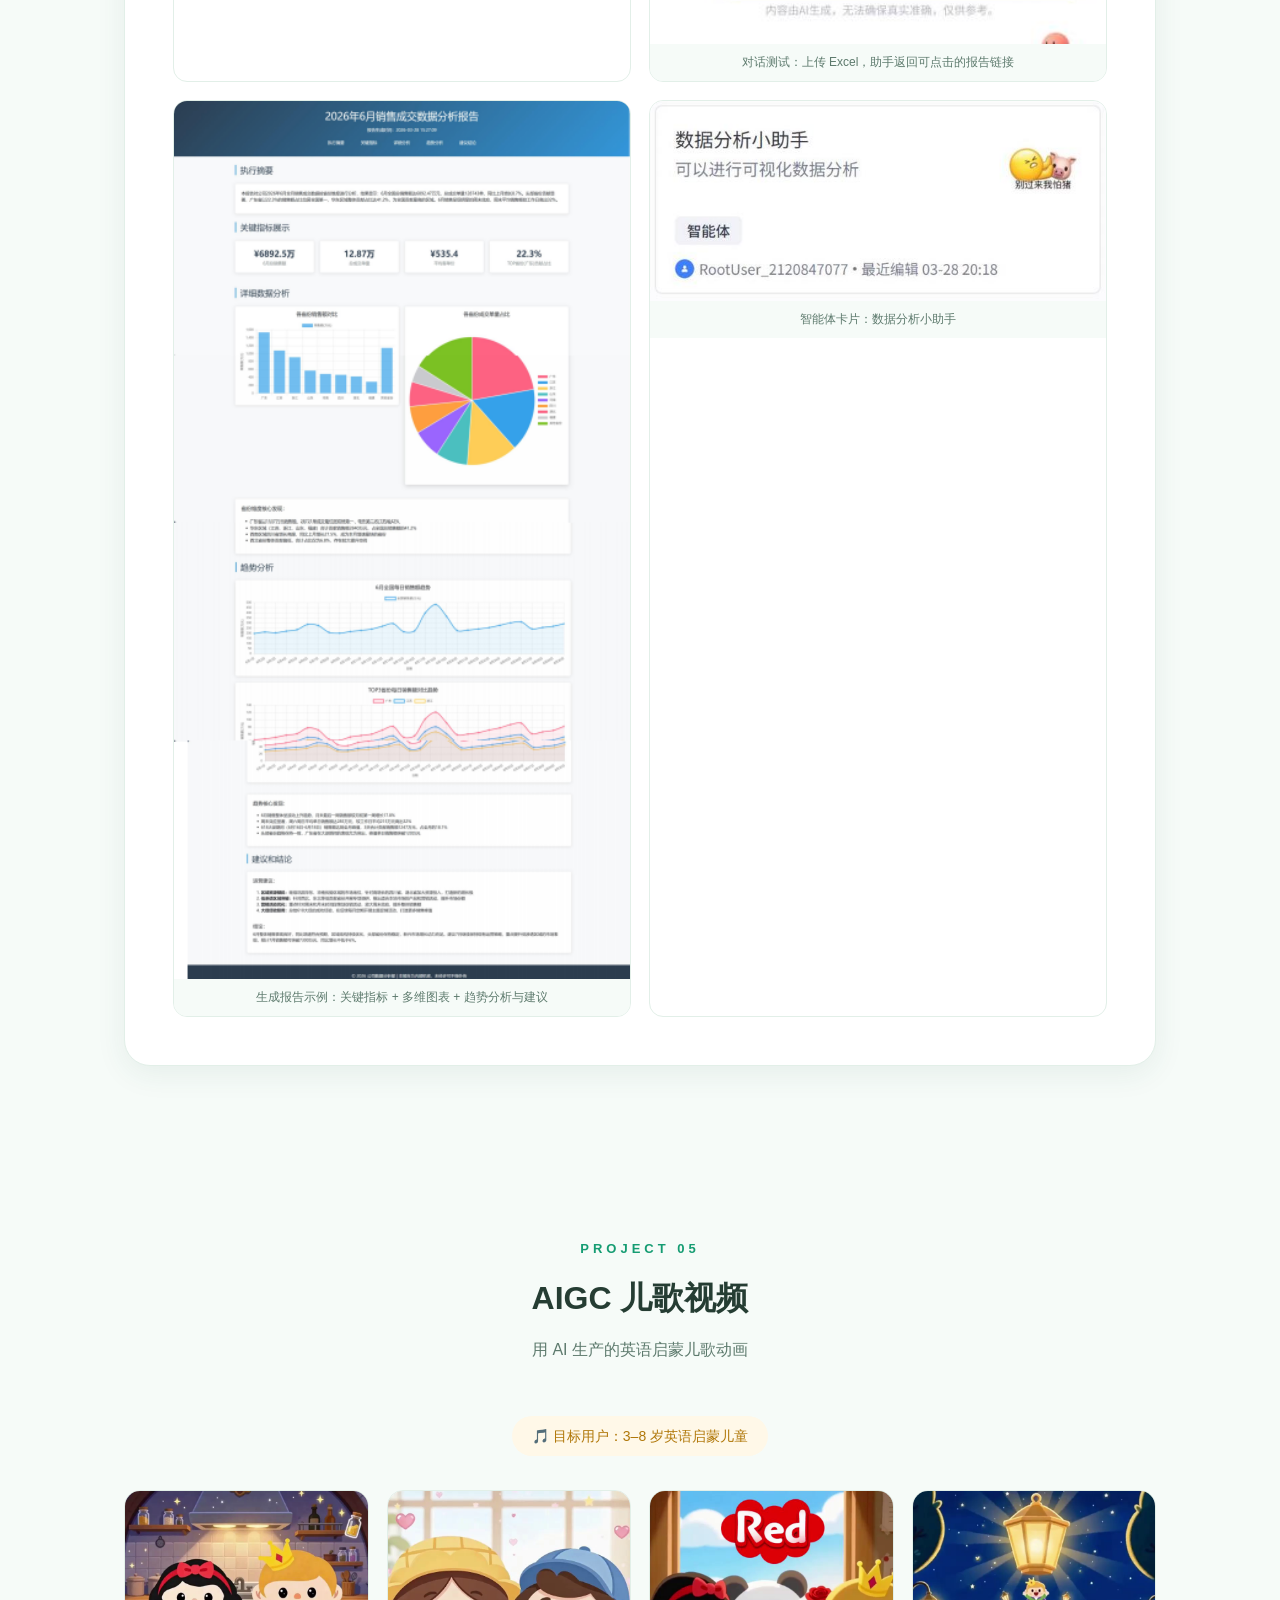
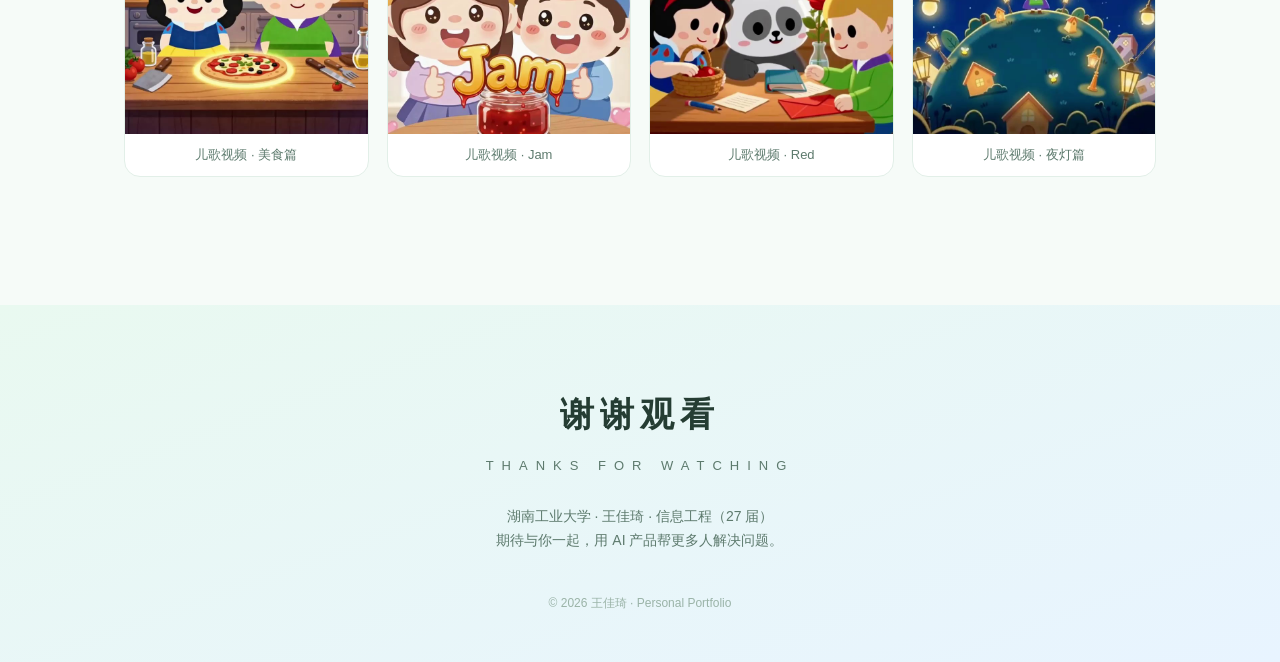
==== commit a8cfab67: "feat(portfolio): ????????????" ====
--- a/portfolio/index.html
+++ b/portfolio/index.html
@@ -141,6 +141,13 @@
   .shot-card figcaption{font-size:12px;color:var(--ink-soft);text-align:center;padding:8px;background:var(--bg)}
   .link-btn{margin-top:24px}
   /* 项目配色 */
+  .p-swap .p-num{background:linear-gradient(135deg,#a08bff,#7c5cf0)}
+  .p-swap .pain{background:#f1efff}
+  .p-swap .p-tag{background:#f1efff;color:#6a4de0}
+  .p-swap .metric{background:#f1efff}
+  .p-swap .metric b{color:#7c5cf0}
+  .insight{margin:0 0 26px;border-radius:16px;padding:18px 22px;font-size:15px;background:var(--mint)}
+  .insight b{display:block;margin-bottom:4px;font-size:15px}
   .p-wear .p-num{background:linear-gradient(135deg,#ffb199,#ff8a7a)}
   .p-wear .pain{background:var(--pink-bg)}
   .p-wear .p-tag{background:var(--pink-bg);color:#e0644f}
@@ -184,6 +191,7 @@
     <a class="logo" href="#top"><span class="logo-dot">琦</span>王佳琦 · 作品集</a>
     <nav class="nav-links" aria-label="站内导航">
       <a href="#about">关于我</a>
+      <a href="#project-swap">技能互换平台</a>
       <a href="#project-wear">今天穿什么</a>
       <a href="#project-meet">会议纪要助手</a>
       <a href="#project-data">数据分析助手</a>
@@ -213,7 +221,7 @@
       <a class="btn btn-ghost" href="https://1123787466.github.io/today-wear-web" target="_blank" rel="noopener">「今天穿什么」在线演示 ↗</a>
     </div>
     <div class="hero-stats">
-      <div class="stat"><b>3</b><span>完整产品项目</span></div>
+      <div class="stat"><b>4</b><span>完整产品项目</span></div>
       <div class="stat"><b>2</b><span>自制 AI 智能体</span></div>
       <div class="stat"><b>92%</b><span>待办识别准确率</span></div>
       <div class="stat"><b>🏆</b><span>国家级奖项</span></div>
@@ -251,17 +259,90 @@
   </div>
 </section>
 
+<!-- 项目 0：技能互换平台 -->
+<section id="project-swap" style="padding-top:24px">
+  <div class="wrap">
+    <div class="sec-head reveal">
+      <span class="sec-tag">PROJECT 01</span>
+      <h2>技能互换平台</h2>
+      <p>产品经理项目 · 双向发布的技能交换社区</p>
+    </div>
+    <div class="project p-swap reveal">
+      <div class="p-head">
+        <div class="p-num">01</div>
+        <div class="p-title">
+          <h3>双向发布 + 智能匹配 + 消息撮合</h3>
+          <div class="sub">0→1 独立完成 · 已部署 GitHub Pages 公网上线</div>
+        </div>
+        <div class="p-tags">
+          <span class="p-tag">产品经理项目</span>
+          <span class="p-tag">匹配算法</span>
+          <span class="p-tag">Web 原型</span>
+        </div>
+      </div>
+      <div class="pain">
+        <b>🎯 项目背景</b>
+        技能学习市场长期存在供需错配：C 端用户学习新技能面临"报班贵（数千元起）、自学难坚持（完课率不足 15%）、缺乏反馈"三大痛点；同时大量有一技之长的普通人缺少低门槛的分享与变现渠道。传统知识付费平台以单向内容交付为主，未解决"学完无处练、会教无人约"的闭环缺口。
+      </div>
+      <div class="insight">
+        <b>💡 用户洞察</b>
+        技能学习者真正的阻碍不是"找不到内容"，而是"缺少低成本、强约束、有反馈的学习伙伴"。每个学习者同时也是一个潜在的教学者——学吉他的可能擅长 Python，学摄影的可能懂英语。将"我想学的"与"我能教的"在同一用户身上双向撮合，用零金钱成本的身份互换替代付费报班，天然形成学习契约与社交约束，解决坚持难的问题。
+      </div>
+      <div class="feat-grid">
+        <div class="feat">
+          <div class="shot"><img src="assets/swap-login.png" alt="登录注册页：手机号加验证码登录，新用户自动注册"></div>
+          <div class="txt"><b>🔐 登录注册</b><p>手机号 + 验证码登录，新用户自动注册，即开即用</p></div>
+        </div>
+        <div class="feat">
+          <div class="shot"><img src="assets/swap-publish.png" alt="双向发布页：我能教的与我想学的两种发布类型、技能分类与熟练度"></div>
+          <div class="txt"><b>📤 双向需求发布</b><p>分别发布"我能教的"（熟练度、标签、期望换到的技能）与"我想学的"（当前水平、目标），形成个人技能名片</p></div>
+        </div>
+        <div class="feat">
+          <div class="shot"><img src="assets/swap-home.png" alt="技能广场：发现技能、多维筛选与技能卡片列表"></div>
+          <div class="txt"><b>🧭 发现与撮合</b><p>技能广场支持类型/分类/方式/关键词多维筛选，技能详情卡片展示对方"想换的技能"，提升双向转化</p></div>
+        </div>
+        <div class="feat">
+          <div class="shot"><img src="assets/swap-matches.png" alt="智能匹配页：我的技能名片与匹配推荐"></div>
+          <div class="txt"><b>🧠 智能匹配引擎</b><p>加权算法：分类命中 50%、技能标签/关键词重合 30%、双向契合度 25%、交换方式兼容 5%，输出匹配评分与契合理由，双向契合者优先推荐</p></div>
+        </div>
+        <div class="feat">
+          <div class="shot"><img src="assets/swap-messages.png" alt="消息页：结构化交换请求会话与模拟聊天"></div>
+          <div class="txt"><b>💬 消息与交换闭环</b><p>发起交换即生成结构化交换请求会话，支持附言沟通与模拟聊天，形成"发现-匹配-沟通-交换"完整链路</p></div>
+        </div>
+        <div class="feat">
+          <div class="shot"><img src="assets/swap-profile.png" alt="个人中心：资料管理、发布的技能与交换请求管理"></div>
+          <div class="txt"><b>👤 个人中心</b><p>资料管理、我发布的技能、收到的/发出的交换请求三 Tab 管理，数据看板呈现匹配与请求概览</p></div>
+        </div>
+      </div>
+      <div class="metric-row">
+        <div class="metric"><b>0→1</b><span>独立完成 6 个核心页面</span></div>
+        <div class="metric"><b>85+ 分</b><span>双向场景高匹配推荐</span></div>
+        <div class="metric"><b>8 · 14</b><span>预置 8 位用户 / 14 条技能</span></div>
+        <div class="metric"><b>100%</b><span>全流程测试用例通过</span></div>
+      </div>
+      <ul class="result-list">
+        <li>0→1 完成产品落地：6 个核心页面（登录、发现、发布、匹配、消息、个人中心）+ 8 类技能分类 + 双向匹配算法设计，产出可交互高保真原型</li>
+        <li>公网上线可访问：部署至 GitHub Pages，任何人可通过链接直接访问使用，完成端到端闭环验证</li>
+        <li>闭环验证通过：覆盖"注册登录→发布教/学需求→智能匹配→发起交换→消息沟通→对方回复"全流程；针对"发起交换弹窗不可见"的静默缺陷完成定位与修复并重新上线</li>
+      </ul>
+      <div class="link-btn">
+        <a class="btn btn-primary" href="https://1123787466.github.io/skill-swap-platform/home.html" target="_blank" rel="noopener">在线访问 ↗</a>
+      </div>
+    </div>
+  </div>
+</section>
+
 <!-- 项目 1：今天穿什么 -->
 <section id="project-wear" style="padding-top:24px">
   <div class="wrap">
     <div class="sec-head reveal">
-      <span class="sec-tag">PROJECT 01</span>
+      <span class="sec-tag">PROJECT 02</span>
       <h2>「今天穿什么」</h2>
       <p>游戏化衣柜记录 + 穿搭社区设计</p>
     </div>
     <div class="project p-wear reveal">
       <div class="p-head">
-        <div class="p-num">01</div>
+        <div class="p-num">02</div>
         <div class="p-title">
           <h3>衣柜管理 + 天气推荐 + 宠物陪伴 + 社区互动</h3>
           <div class="sub">帮用户 "记得住、找得到、穿得对"</div>
@@ -325,13 +406,13 @@
 <section id="project-meet" style="padding-top:24px">
   <div class="wrap">
     <div class="sec-head reveal">
-      <span class="sec-tag">PROJECT 02</span>
+      <span class="sec-tag">PROJECT 03</span>
       <h2>会议纪要助手</h2>
       <p>语音转文字 + 智能分发 + 邮件推送智能体</p>
     </div>
     <div class="project p-meet reveal">
       <div class="p-head">
-        <div class="p-num">02</div>
+        <div class="p-num">03</div>
         <div class="p-title">
           <h3>一键上传录音，纪要自动送达各部门</h3>
           <div class="sub">自制工作流 · 从录音到分发的全自动闭环</div>
@@ -376,13 +457,13 @@
 <section id="project-data" style="padding-top:24px">
   <div class="wrap">
     <div class="sec-head reveal">
-      <span class="sec-tag">PROJECT 03</span>
+      <span class="sec-tag">PROJECT 04</span>
       <h2>数据分析助手</h2>
       <p>自动化数据洞察与可视化报告生成智能体</p>
     </div>
     <div class="project p-data reveal">
       <div class="p-head">
-        <div class="p-num">03</div>
+        <div class="p-num">04</div>
         <div class="p-title">
           <h3>上传表格，对话间生成可视化报告</h3>
           <div class="sub">对话式数据分析 AI · 可分享的网页报告</div>
@@ -428,7 +509,7 @@
 <section id="aigc" style="padding-top:24px">
   <div class="wrap">
     <div class="sec-head reveal">
-      <span class="sec-tag">PROJECT 04</span>
+      <span class="sec-tag">PROJECT 05</span>
       <h2>AIGC 儿歌视频</h2>
       <p>用 AI 生产的英语启蒙儿歌动画</p>
     </div>
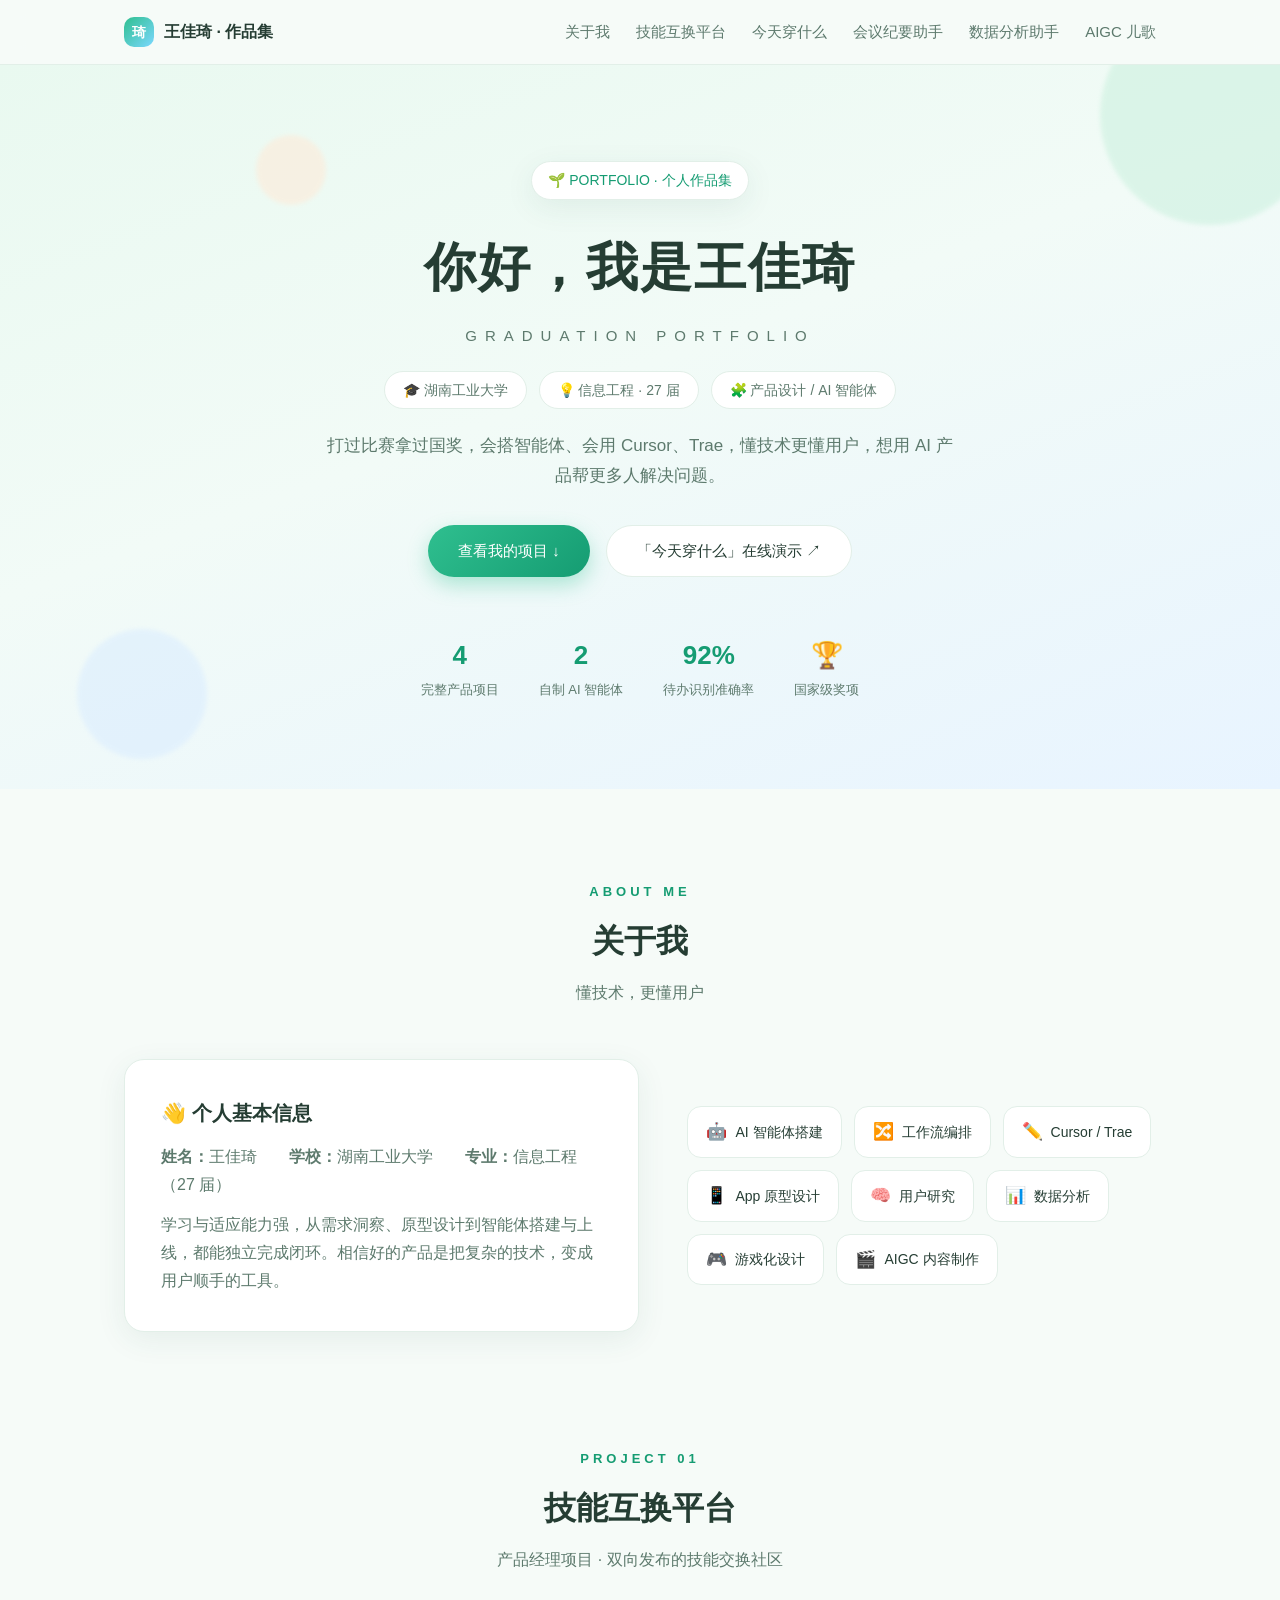
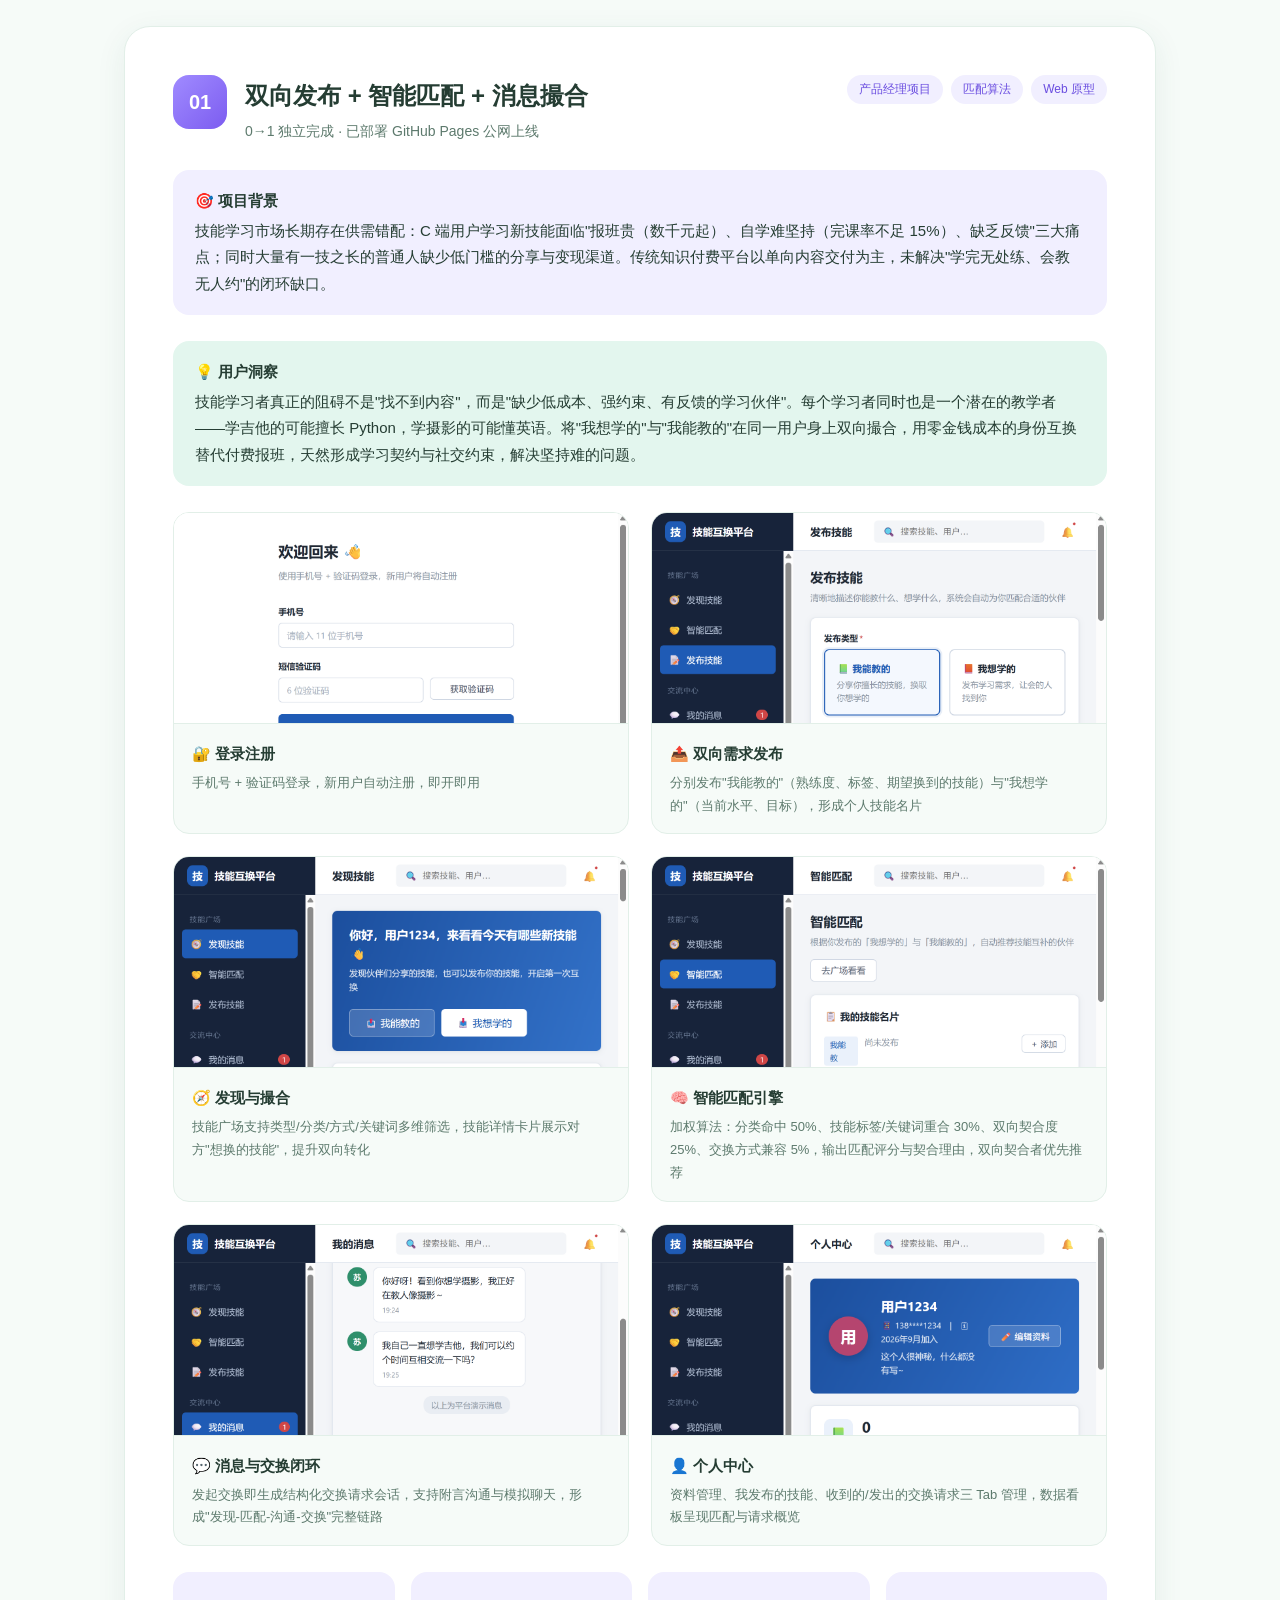
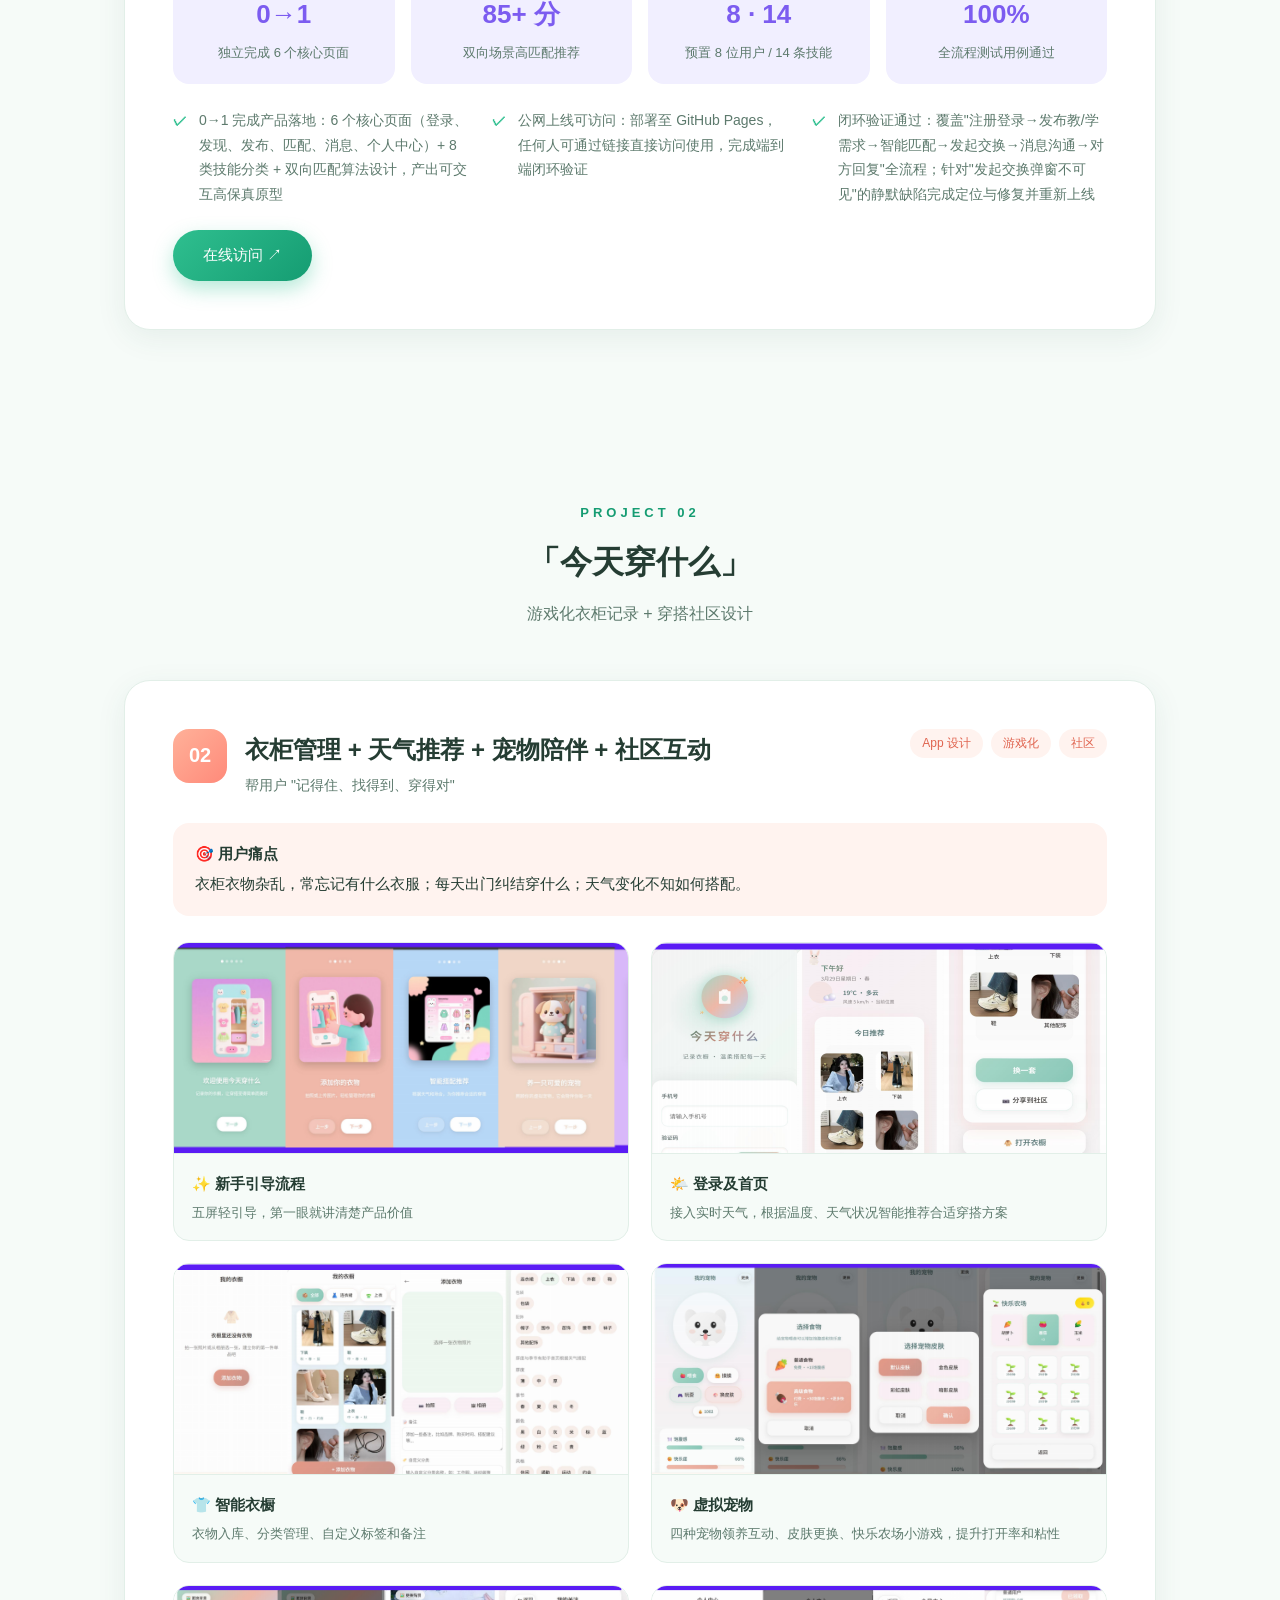
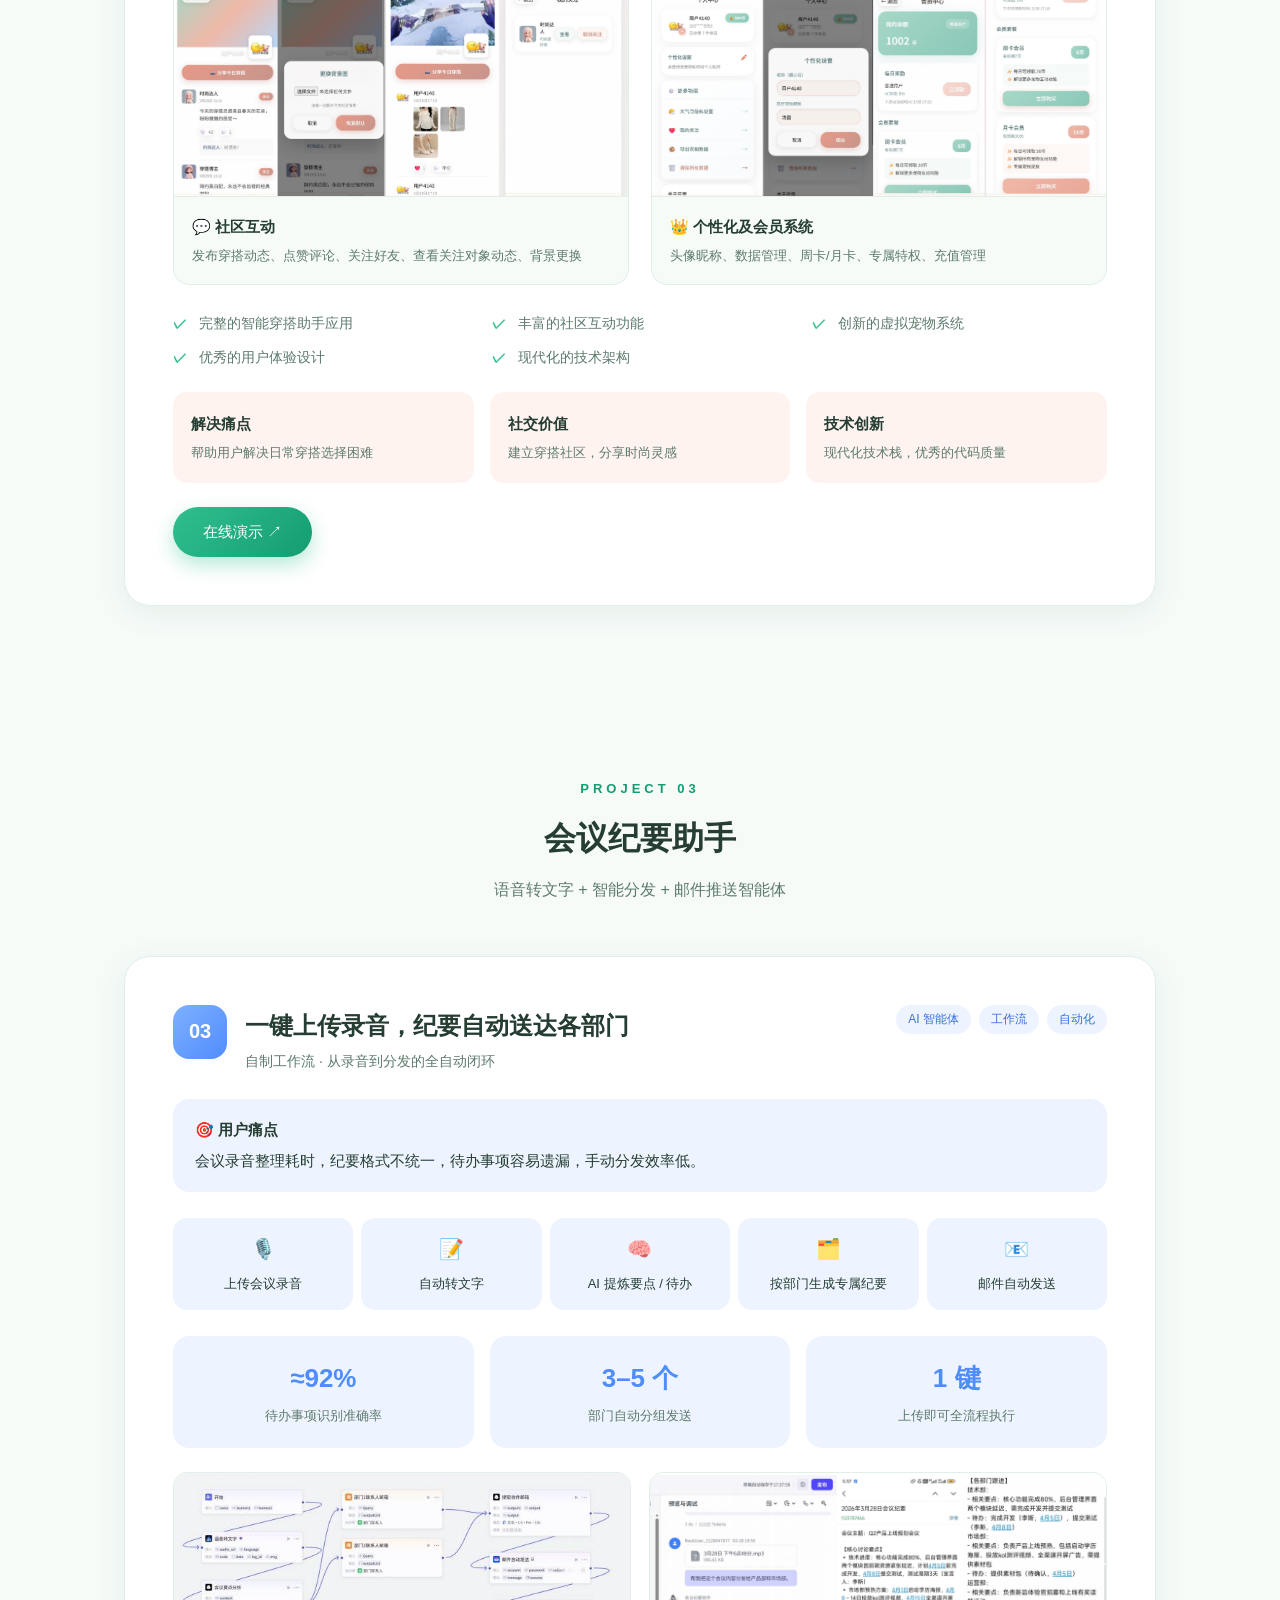
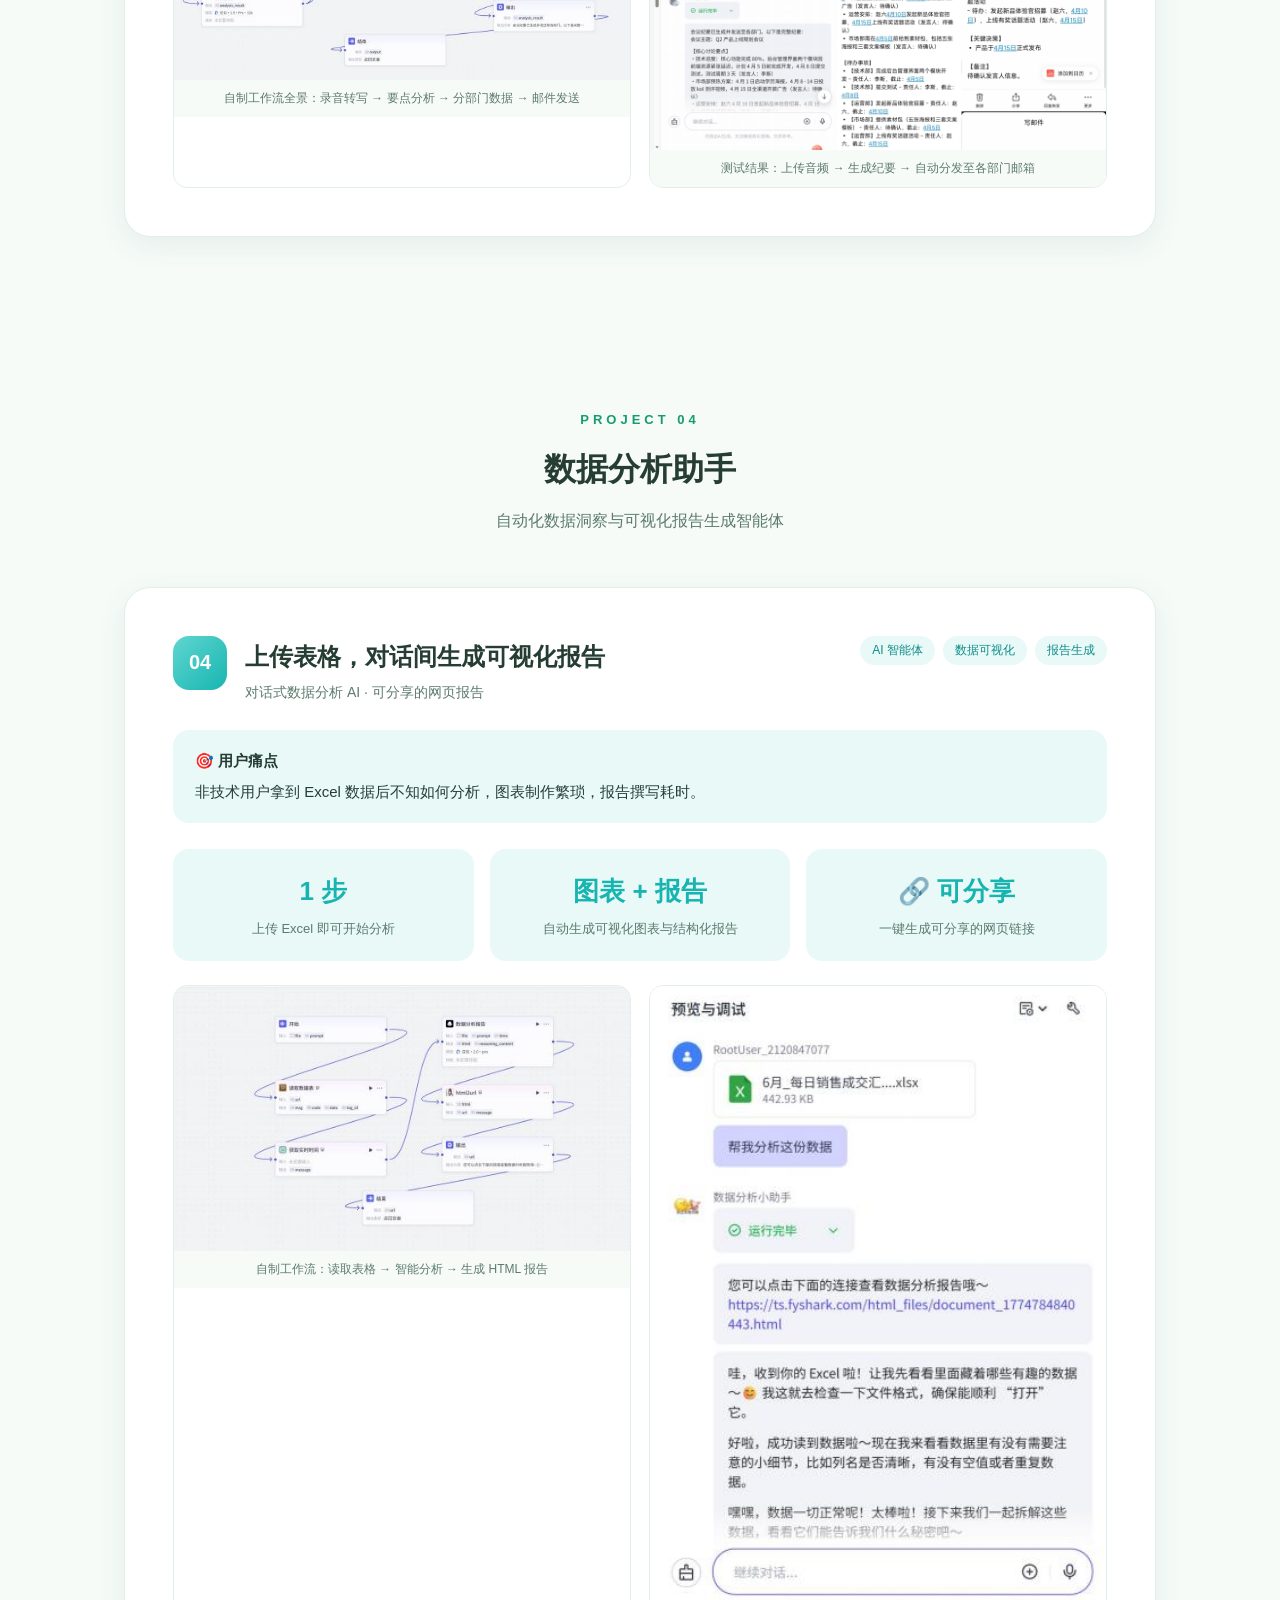
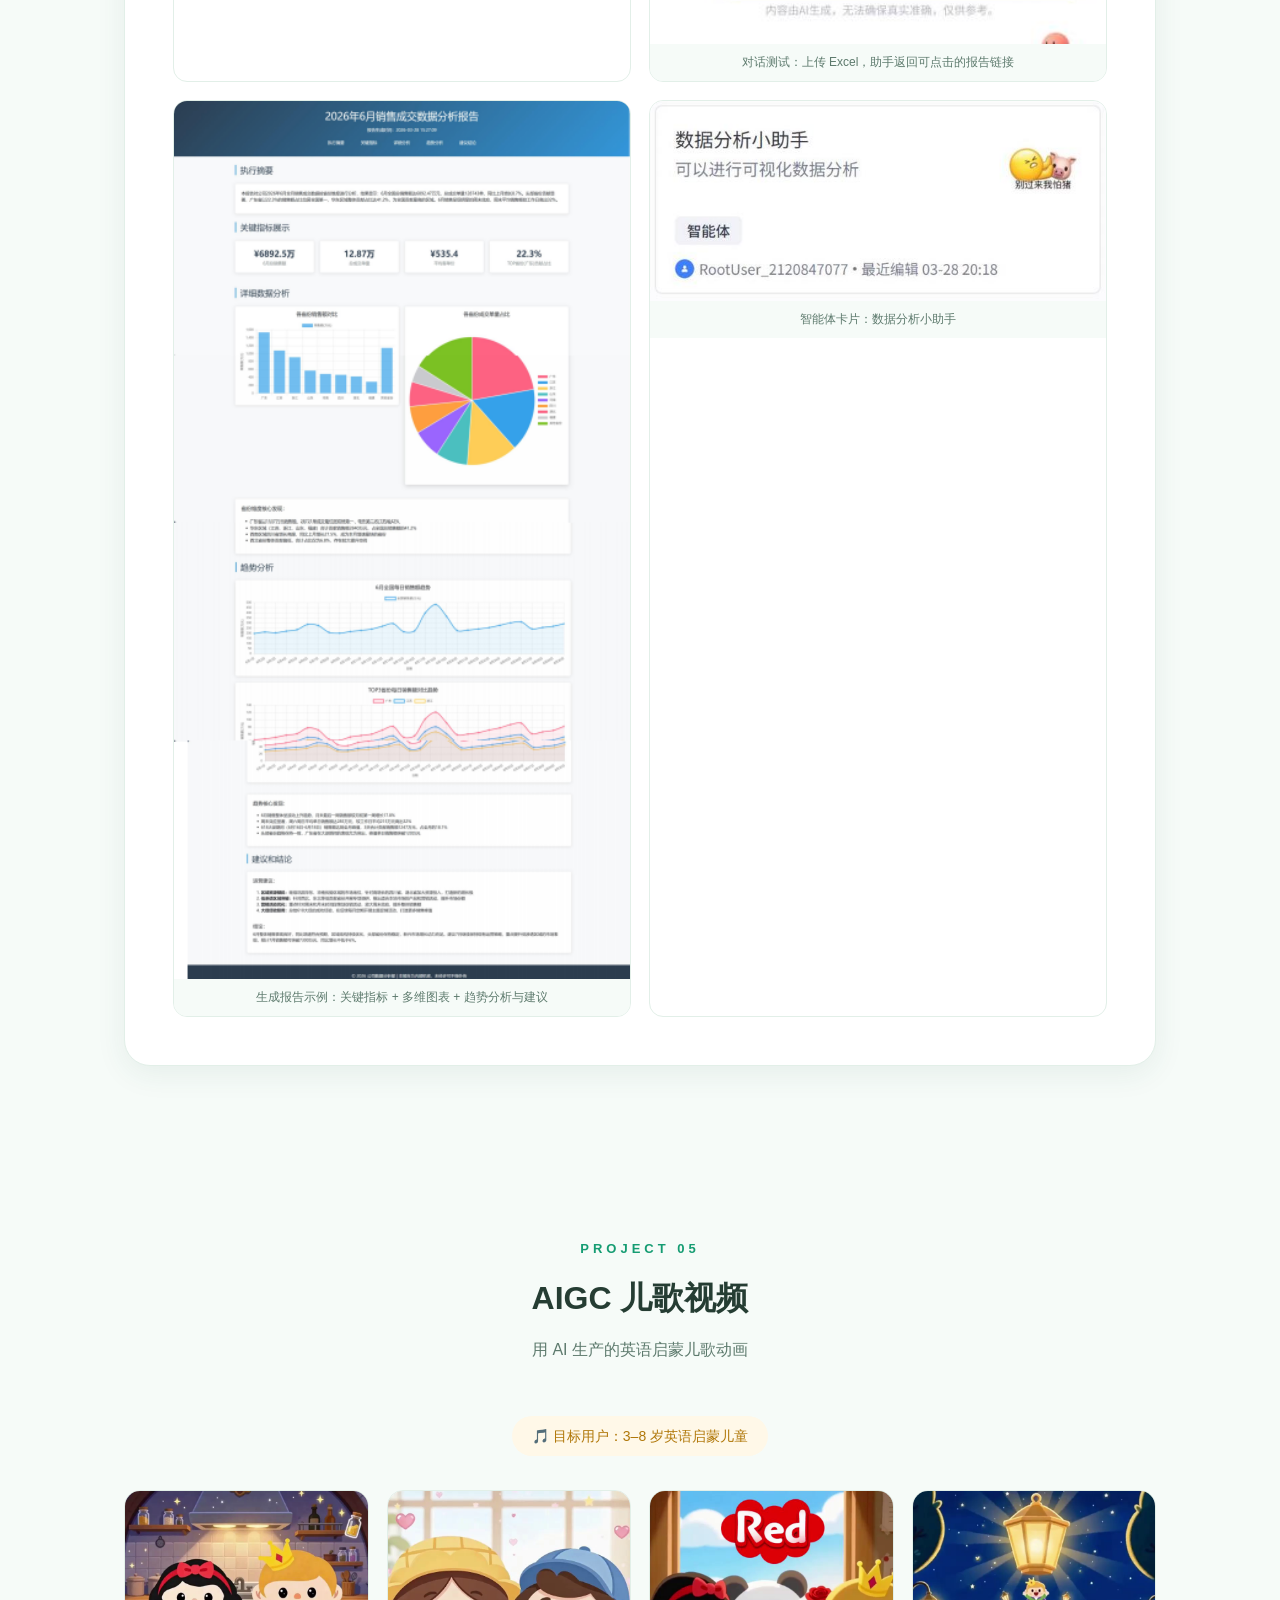
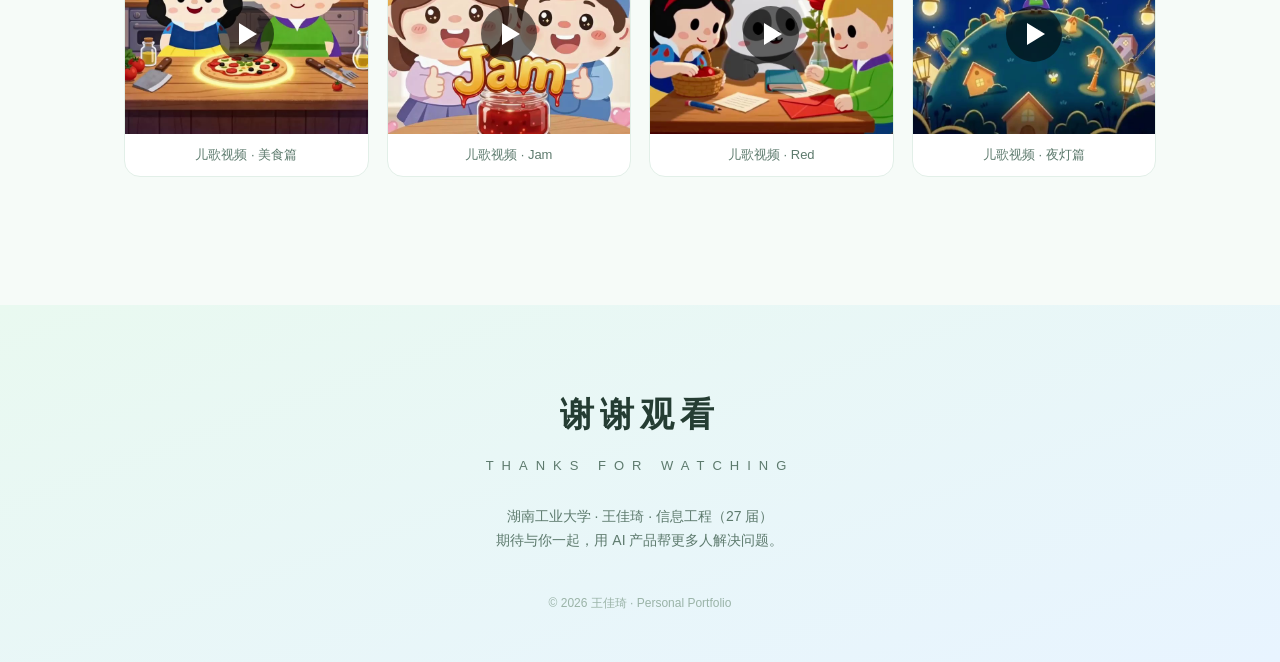
==== commit 33b26249: "fix(portfolio): ??????+????????" ====
--- a/portfolio/index.html
+++ b/portfolio/index.html
@@ -1,4 +1,4 @@
-<!DOCTYPE html>
+﻿<!DOCTYPE html>
 <html lang="zh-CN">
 <head>
 <meta charset="UTF-8">
@@ -164,10 +164,19 @@
   /* ---------- AIGC 儿歌 ---------- */
   .song-grid{display:grid;grid-template-columns:repeat(4,1fr);gap:18px}
   @media (max-width:860px){.song-grid{grid-template-columns:repeat(2,1fr)}}
-  .song{border-radius:16px;overflow:hidden;background:#fff;border:1px solid var(--line);transition:transform .25s,box-shadow .25s}
+  .song{border-radius:16px;overflow:hidden;background:#fff;border:1px solid var(--line);transition:transform .25s,box-shadow .25s;position:relative;cursor:pointer}
   .song:hover{transform:translateY(-4px);box-shadow:var(--shadow)}
   .song img{aspect-ratio:1;object-fit:cover;width:100%}
   .song figcaption{font-size:13px;text-align:center;padding:10px;color:var(--ink-soft)}
+  .song .play-btn{position:absolute;top:50%;left:50%;transform:translate(-50%,-50%);width:56px;height:56px;border-radius:50%;background:rgba(0,0,0,.55);display:flex;align-items:center;justify-content:center;transition:transform .2s,background .2s}
+  .song .play-btn::before{content:'';width:0;height:0;border-left:18px solid #fff;border-top:11px solid transparent;border-bottom:11px solid transparent;margin-left:4px}
+  .song:hover .play-btn{transform:translate(-50%,-50%) scale(1.12);background:rgba(0,0,0,.7)}
+  .video-modal{position:fixed;inset:0;z-index:100;background:rgba(0,0,0,.85);display:none;align-items:center;justify-content:center;padding:24px}
+  .video-modal.active{display:flex}
+  .video-modal .close{position:absolute;top:20px;right:28px;color:#fff;font-size:32px;cursor:pointer;line-height:1;z-index:2}
+  .video-modal .close:hover{color:var(--green)}
+  .video-modal video{max-width:900px;width:100%;border-radius:12px;outline:none}
+  .video-modal .modal-cap{color:#ccc;font-size:14px;text-align:center;margin-top:12px}
   .song-note{display:inline-flex;align-items:center;gap:8px;background:var(--yellow-bg);color:#b07708;
     border-radius:999px;padding:8px 20px;font-size:14px;margin-bottom:34px}
 
@@ -217,7 +226,7 @@
     </div>
     <p class="hero-desc">打过比赛拿过国奖，会搭智能体、会用 Cursor、Trae，懂技术更懂用户，想用 AI 产品帮更多人解决问题。</p>
     <div class="hero-cta">
-      <a class="btn btn-primary" href="#project-wear">查看我的项目 ↓</a>
+      <a class="btn btn-primary" href="#project-swap">查看我的项目 ↓</a>
       <a class="btn btn-ghost" href="https://1123787466.github.io/today-wear-web" target="_blank" rel="noopener">「今天穿什么」在线演示 ↗</a>
     </div>
     <div class="hero-stats">
@@ -517,13 +526,20 @@
       <span class="song-note">🎵 目标用户：3–8 岁英语启蒙儿童</span>
     </div>
     <div class="song-grid reveal">
-      <figure class="song"><img src="assets/song-pizza.png" alt="儿歌视频封面：白雪公主与小王子一起做披萨"><figcaption>儿歌视频 · 美食篇</figcaption></figure>
-      <figure class="song"><img src="assets/song-jam.png" alt="儿歌视频封面：Jam 果酱主题英语儿歌"><figcaption>儿歌视频 · Jam</figcaption></figure>
-      <figure class="song"><img src="assets/song-red.png" alt="儿歌视频封面：Red 颜色主题英语儿歌"><figcaption>儿歌视频 · Red</figcaption></figure>
-      <figure class="song"><img src="assets/song-night.png" alt="儿歌视频封面：星空夜灯小王子场景"><figcaption>儿歌视频 · 夜灯篇</figcaption></figure>
+      <figure class="song" data-video="https://github.com/1123787466/skill-swap-platform/releases/download/portfolio-videos/video1.mp4"><span class="play-btn"></span><img src="assets/song-pizza.png" alt="儿歌视频封面：白雪公主与小王子一起做披萨"><figcaption>儿歌视频 · 美食篇</figcaption></figure>
+      <figure class="song" data-video="https://github.com/1123787466/skill-swap-platform/releases/download/portfolio-videos/video2.mp4"><span class="play-btn"></span><img src="assets/song-jam.png" alt="儿歌视频封面：Jam 果酱主题英语儿歌"><figcaption>儿歌视频 · Jam</figcaption></figure>
+      <figure class="song" data-video="https://github.com/1123787466/skill-swap-platform/releases/download/portfolio-videos/video3.mp4"><span class="play-btn"></span><img src="assets/song-red.png" alt="儿歌视频封面：Red 颜色主题英语儿歌"><figcaption>儿歌视频 · Red</figcaption></figure>
+      <figure class="song" data-video="https://github.com/1123787466/skill-swap-platform/releases/download/portfolio-videos/video4.mp4"><span class="play-btn"></span><img src="assets/song-night.png" alt="儿歌视频封面：星空夜灯小王子场景"><figcaption>儿歌视频 · 夜灯篇</figcaption></figure>
     </div>
   </div>
 </section>
+
+<!-- 视频弹窗 -->
+<div class="video-modal" id="videoModal">
+  <span class="close" id="videoClose">&times;</span>
+  <video id="videoPlayer" controls playsinline></video>
+  <p class="modal-cap" id="videoCap"></p>
+</div>
 
 <!-- 页脚 -->
 <footer>
@@ -542,6 +558,23 @@
     entries.forEach(e => { if (e.isIntersecting) { e.target.classList.add('in'); io.unobserve(e.target); } });
   }, { threshold: 0.12 });
   document.querySelectorAll('.reveal').forEach(el => io.observe(el));
+
+  // 视频弹窗
+  const modal = document.getElementById('videoModal');
+  const player = document.getElementById('videoPlayer');
+  const cap = document.getElementById('videoCap');
+  document.querySelectorAll('.song[data-video]').forEach(el => {
+    el.addEventListener('click', () => {
+      player.src = el.dataset.video;
+      cap.textContent = el.querySelector('figcaption').textContent;
+      modal.classList.add('active');
+      player.play();
+    });
+  });
+  function closeVideo(){ modal.classList.remove('active'); player.pause(); player.src = ''; }
+  document.getElementById('videoClose').addEventListener('click', closeVideo);
+  modal.addEventListener('click', e => { if (e.target === modal) closeVideo(); });
+  document.addEventListener('keydown', e => { if (e.key === 'Escape') closeVideo(); });
 </script>
 </body>
 </html>
